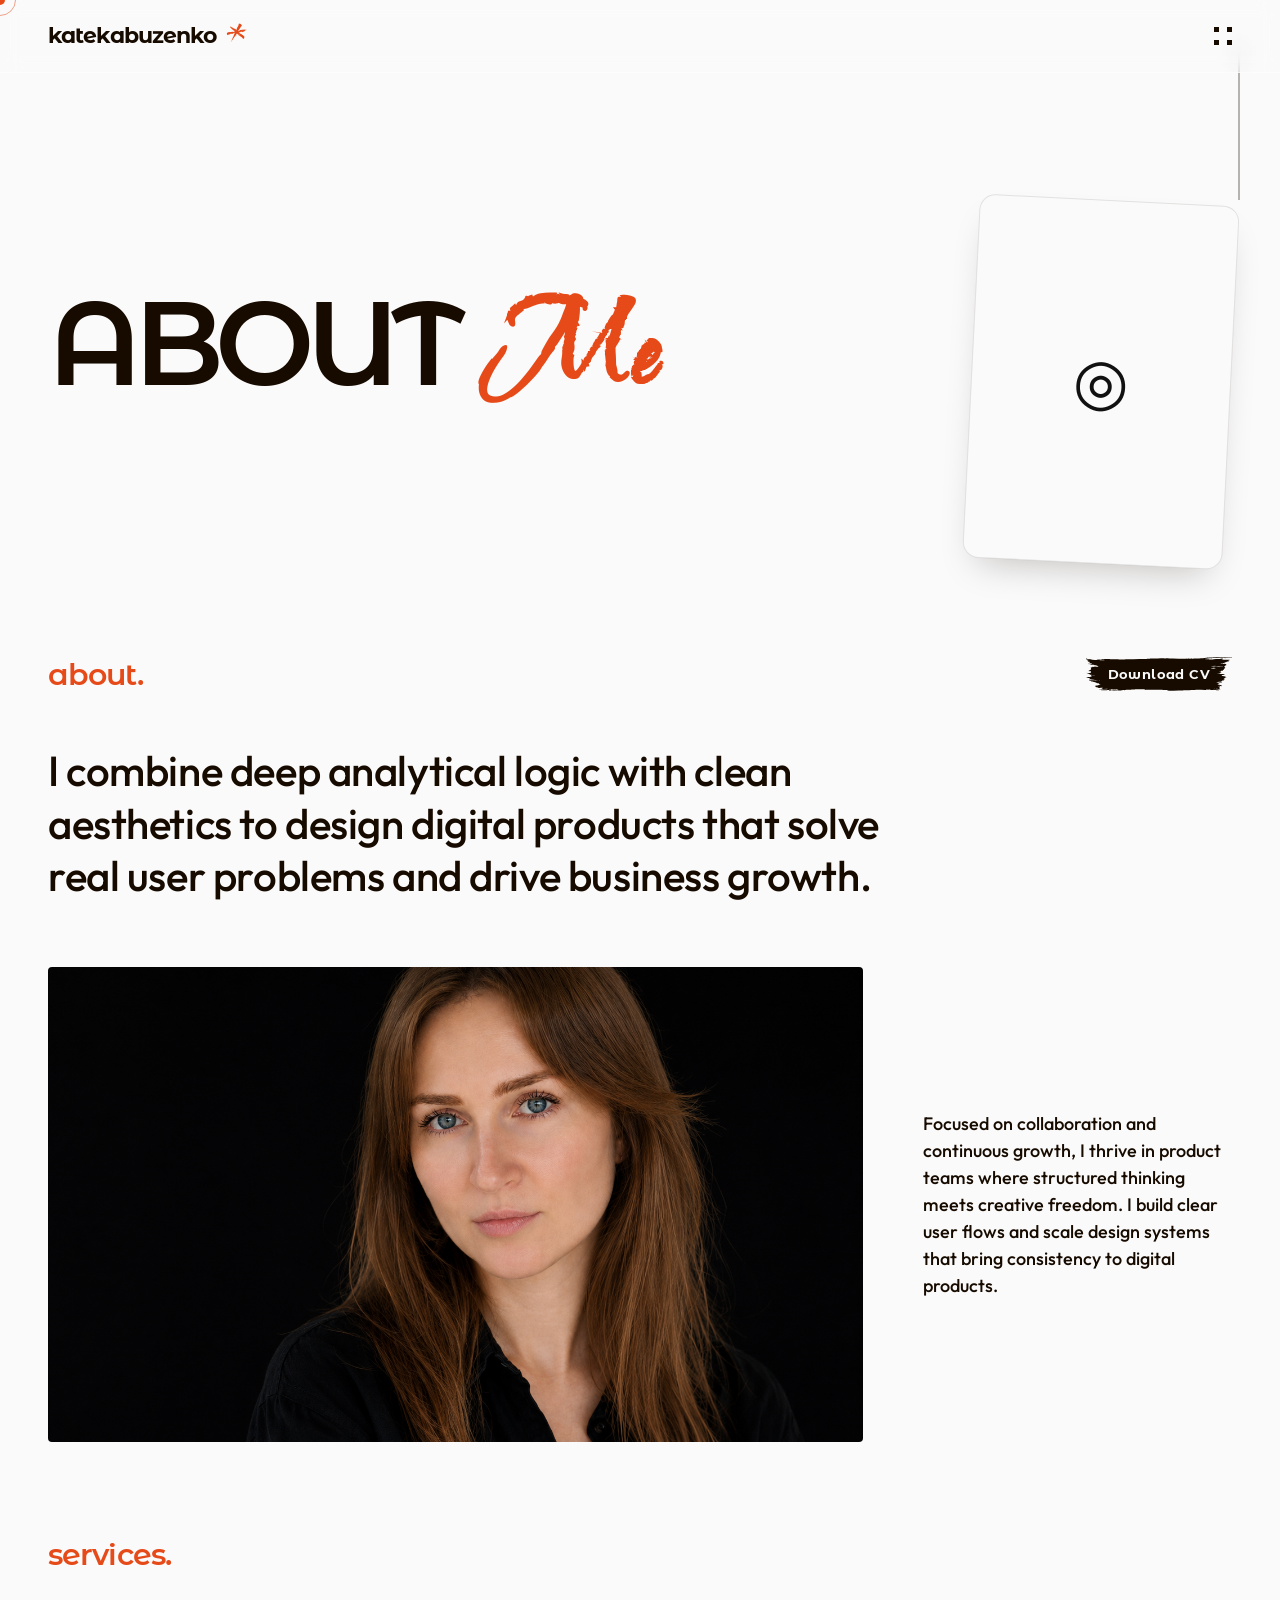
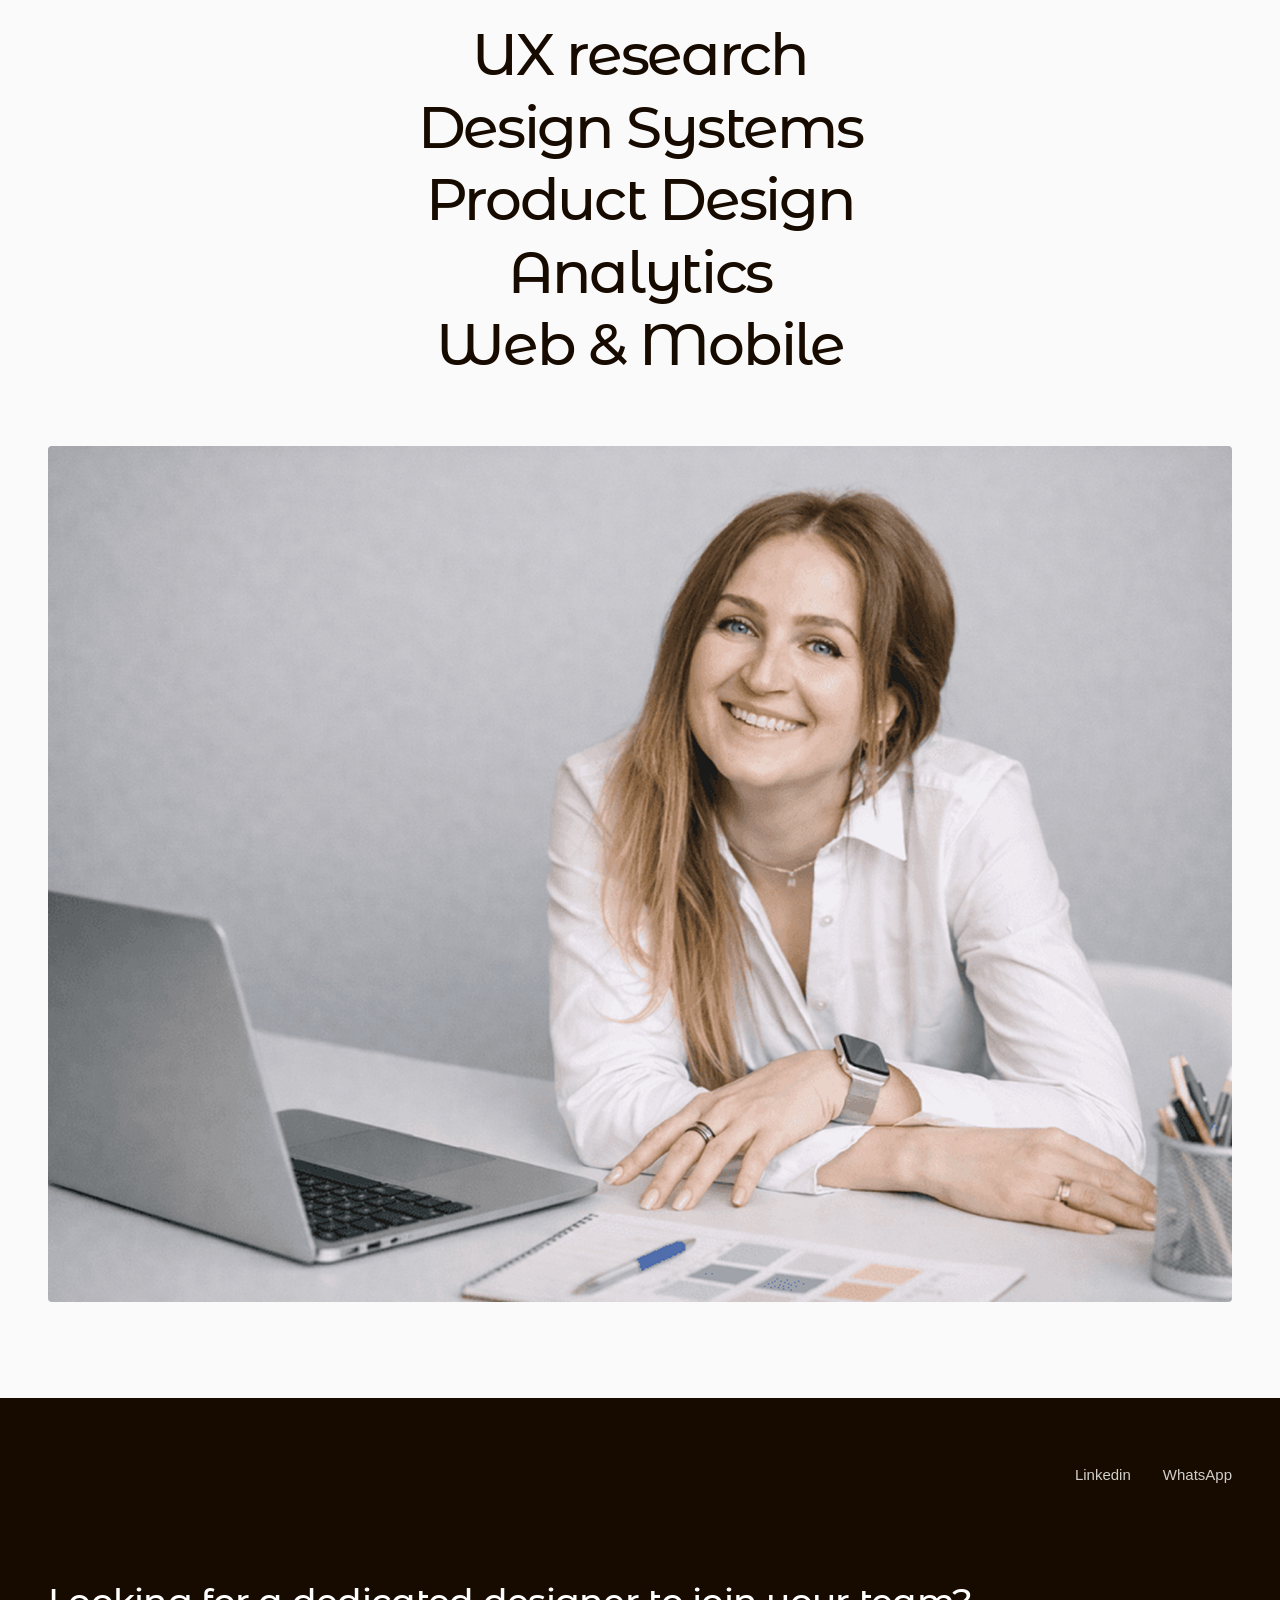
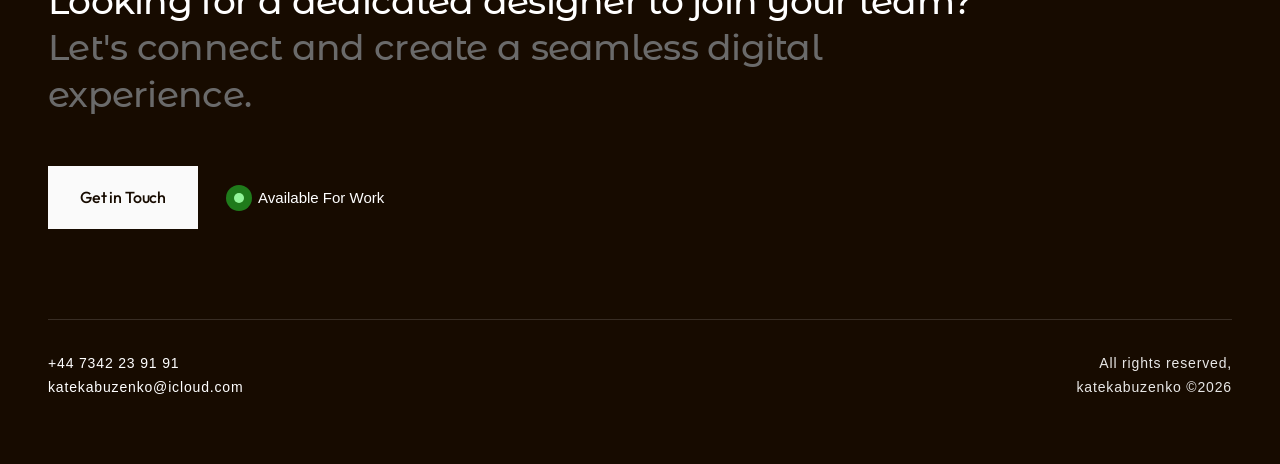
==== about.html @ cfc8098b "Initial portfolio website" ====
<!DOCTYPE html>
<html lang="en">
<head>
<meta charset="UTF-8"/>
<meta name="viewport" content="width=device-width, initial-scale=1.0"/>
<title>About — Kate Kabuzenko</title>
<link href="https://fonts.googleapis.com/css2?family=Cormorant+Garamond:ital,wght@0,300;0,400;0,600;1,300;1,400&family=Noto+Serif+JP:wght@200;300;400&family=DM+Sans:wght@300;400;500&family=Questrial&family=Water+Brush&family=Nanum+Brush+Script&family=Swanky+and+Moo+Moo&family=Montserrat+Alternates:wght@500;600;700&family=Montserrat:wght@400;700;800&family=Outfit:wght@300;400;500&display=swap" rel="stylesheet"/>
<link rel="icon" type="image/png" href="images/Home about/meFAV-round.png"/>
<link rel="stylesheet" href="css/style.css?v=6"/>
</head>
<body>

<header class="site-header site-header--home">
  <div class="site-header-inner">
    <a href="portfolio.html" class="site-logo">
      <span class="site-logo-text">katekabu<span class="logo-z">z</span>enko</span>
      <span class="site-logo-mark">*</span>
    </a>
    <div class="site-header-right">
      <nav class="site-nav-inline">
        <a href="work.html">Work</a>
        <a href="about.html" class="current">About</a>
        <a href="contact.html">Contact</a>
      </nav>
      <button class="site-menu-btn" id="site-menu-open" aria-label="Open menu">
        <span class="dot dot-tl"></span><span class="dot dot-tr"></span>
        <span class="dot dot-mid"></span>
        <span class="dot dot-bl"></span><span class="dot dot-br"></span>
      </button>
    </div>
  </div>
</header>

<div class="site-nav-overlay" id="site-nav-overlay">
  <button class="site-nav-close" id="site-menu-close" aria-label="Close menu">
    <span class="dot dot-tl"></span><span class="dot dot-tr"></span>
    <span class="dot dot-mid"></span>
    <span class="dot dot-bl"></span><span class="dot dot-br"></span>
  </button>
  <a href="portfolio.html">Home</a>
  <a href="work.html">Work</a>
  <a href="about.html" class="current">About</a>
  <a href="contact.html">Contact</a>
</div>

<div class="about-hero-stack">
  <section class="page-hero reveal" style="padding-bottom:0;min-height:calc(75vh - 160px);display:flex;align-items:center;">
    <div class="page-hero-row" style="justify-content:flex-start;width:100%;">
      <h1 class="page-title">ABOUT <span style="font-family:'Water Brush',cursive;color:var(--red);font-size:0.92em;letter-spacing:0.04em;">Me</span></h1>
    </div>
  </section>

  <section class="lanyard-section reveal">
    <div id="lanyard-mount" class="lanyard-mount">
      <div class="lanyard-fallback" id="lanyard-fallback">
        <div class="lf-string"></div>
        <div class="lf-card">
          <span class="lf-mark">◎</span>
        </div>
      </div>
    </div>
  </section>
</div>

<section class="about-page-hero">
  <div class="about-page-row reveal">
    <h2 class="services-label" style="margin-bottom:0;">about.</h2>
    <a href="CV_UIUXDesigner_KateKabuzenko.pdf" download class="about-cv-btn">Download CV</a>
  </div>

  <p class="about-statement reveal reveal-delay-1">I combine deep analytical logic with clean aesthetics to design digital products that solve real user problems and drive business growth.</p>

  <div class="about-photo-block reveal reveal-delay-2">
    <div class="about-photo-frame">
      <img src="images/About/1.png" alt="Kate Kabuzenko" loading="lazy" onerror="this.style.display='none';this.nextElementSibling.style.display='flex';"/>
      <div class="about-photo-fallback" style="display:none;">Kate</div>
    </div>
    <p class="about-side-text">Focused on collaboration and continuous growth, I thrive in product teams where structured thinking meets creative freedom. I build clear user flows and scale design systems that bring consistency to digital products.</p>
  </div>
</section>

<section class="services-section reveal">
  <h2 class="services-label">services.</h2>
  <div class="services-list" id="services-list">
    <span data-img="images/services/UX%20research.png">UX research</span>
    <span data-img="images/services/DesignSystems.png">Design Systems</span>
    <span data-img="images/services/Product%20Designer.png">Product Design</span>
    <span data-img="images/services/Analytics.png">Analytics</span>
    <span data-img="images/services/Web%20%26%20mobile.png">Web &amp; Mobile</span>
    <div class="services-hover-img" id="services-hover-img"><img src="" alt=""/></div>
  </div>
  <div class="services-banner">
    <img src="images/About/Woman%20with%20laptop.png" alt="Selected product design work" loading="lazy" onerror="this.style.display='none';this.nextElementSibling.style.display='flex';"/>
    <span style="display:none;">Selected Work</span>
  </div>
</section>

<footer id="contact">
  <div class="container">
    <div class="footer-social">
      <a href="https://www.linkedin.com/in/kate-kabuzenko/" target="_blank" rel="noopener" class="footer-social-link">Linkedin</a>
      <a href="#" class="footer-social-link">WhatsApp</a>
    </div>
    <div class="footer-cta">
      <div class="footer-cta-text">Looking for a dedicated designer to join your team? <span>Let's connect and create a seamless digital experience.</span></div>
      <div class="footer-cta-row">
        <a href="mailto:katekabuzenko@icloud.com" class="btn-pill btn-pill-light">Get in Touch</a>
        <div class="footer-available"><span class="pulse-dot"></span> Available For Work</div>
      </div>
    </div>
    <div class="footer-bottom">
      <div class="footer-contact-info">
        <p>+44 7342 23 91 91</p>
        <a href="mailto:katekabuzenko@icloud.com">katekabuzenko@icloud.com</a>
      </div>
      <div class="footer-copyright">
        <p>All rights reserved,</p>
        <p>katekabuzenko ©2026</p>
      </div>
    </div>
  </div>
</footer>

<script type="importmap">
{
  "imports": {
    "three": "https://cdn.jsdelivr.net/npm/three@0.161.0/build/three.module.js",
    "three/addons/": "https://cdn.jsdelivr.net/npm/three@0.161.0/examples/jsm/"
  }
}
</script>
<script src="js/site.js"></script>
<script type="module" src="js/lanyard.js?v=2"></script>
<script>
  const revealEls = document.querySelectorAll('.reveal');
  const observer = new IntersectionObserver(entries=>{
    entries.forEach(e=>{
      if(e.isIntersecting){e.target.classList.add('visible');observer.unobserve(e.target);}
    });
  },{threshold:0.12,rootMargin:'0px 0px -40px 0px'});
  revealEls.forEach(el=>observer.observe(el));

  // Skill hover image reveal — shows the matching image near the cursor
  // while hovering a skill in the services list.
  const servicesList = document.getElementById('services-list');
  const hoverImgWrap = document.getElementById('services-hover-img');
  const hoverImg = hoverImgWrap.querySelector('img');
  if(servicesList){
    function positionForSpan(span){
      hoverImgWrap.style.left = (servicesList.offsetWidth - 330) + 'px';
      hoverImgWrap.style.top = (span.offsetTop + span.offsetHeight / 2) + 'px';
    }
    servicesList.querySelectorAll('span[data-img]').forEach(function(span){
      span.addEventListener('mouseenter', function(){
        hoverImg.src = span.getAttribute('data-img');
        positionForSpan(span);
        hoverImgWrap.classList.add('is-visible');
      });
      span.addEventListener('mouseleave', function(){
        hoverImgWrap.classList.remove('is-visible');
      });
    });
  }
</script>

</body>
</html>
---- css/style.css ----
*{margin:0;padding:0;box-sizing:border-box;}
:root{
  --bg:#FAFAFA;
  --bg2:#F9EEE3;
  --ink:#170B00;
  --ink2:#333333;
  --muted:#B2B2B2;
  --red:#E64A19;
  --red2:#C03D14;
  --line:rgba(23,11,0,0.10);
  --line2:rgba(23,11,0,0.18);
}
html{scroll-behavior:smooth;}
body{
  background:var(--bg);
  color:var(--ink);
  font-family:'DM Sans',sans-serif;
  font-weight:300;
  line-height:1.7;
  cursor:none;
  overflow-x:hidden;
}
#cursor{position:fixed;top:0;left:0;pointer-events:none;z-index:9999;transition:none;}
#cursor-dot{
  width:10px;height:10px;
  background:var(--red);
  border-radius:50%;
  position:absolute;
  transform:translate(-50%,-50%);
  transition:width .2s,height .2s,background .2s,box-shadow .2s;
}
#cursor-ring{
  width:32px;height:32px;
  border:1px solid var(--red);
  border-radius:50%;
  position:absolute;
  transform:translate(-50%,-50%);
  opacity:0.5;
  transition:width .35s cubic-bezier(.25,.46,.45,.94),height .35s cubic-bezier(.25,.46,.45,.94),opacity .3s;
}
body.hovering #cursor-dot{width:6px;height:6px;background:var(--red2);}
body.hovering #cursor-ring{width:48px;height:48px;opacity:0.25;}
body.hovering #cursor-dot::after{content:'';position:absolute;inset:-3px;border-radius:50%;background:var(--red);opacity:0.15;}
::-webkit-scrollbar{width:3px;}
::-webkit-scrollbar-track{background:var(--bg);}
::-webkit-scrollbar-thumb{background:var(--line2);border-radius:2px;}
.logo{
  font-family:'Cormorant Garamond',serif;
  font-size:22px;font-weight:400;letter-spacing:0.04em;
  color:var(--ink);text-decoration:none;
  display:flex;align-items:center;gap:10px;
}
.logo-mark{
  width:24px;height:24px;
  background:var(--red);border-radius:50%;
  display:inline-block;flex-shrink:0;
  position:relative;
}
.logo-mark::after{
  content:'';position:absolute;inset:3px;
  border:1px solid rgba(255,255,255,0.4);border-radius:50%;
}
nav{display:flex;align-items:center;gap:36px;}
nav a{
  font-size:13px;letter-spacing:0.12em;text-transform:uppercase;
  color:var(--ink2);text-decoration:none;
  position:relative;transition:color .2s;
}
nav a::after{
  content:'';position:absolute;bottom:-2px;left:0;right:0;
  height:1px;background:var(--red);
  transform:scaleX(0);transform-origin:left;
  transition:transform .3s cubic-bezier(.25,.46,.45,.94);
}
nav a:hover{color:var(--ink);}
nav a:hover::after{transform:scaleX(1);}
.burger{display:none;flex-direction:column;gap:5px;cursor:none;padding:4px;}
.burger span{display:block;width:22px;height:1px;background:var(--ink);transition:.3s;}
.burger.open span:nth-child(1){transform:rotate(45deg) translate(4px,4px);}
.burger.open span:nth-child(2){opacity:0;}
.burger.open span:nth-child(3){transform:rotate(-45deg) translate(4px,-4px);}
.mobile-menu{
  display:none;position:fixed;top:0;left:0;right:0;bottom:0;
  background:var(--bg);z-index:99;
  flex-direction:column;align-items:center;justify-content:center;gap:40px;
}
.mobile-menu.open{display:flex;}
.mobile-menu a{
  font-family:'Cormorant Garamond',serif;font-size:38px;font-weight:300;
  color:var(--ink);text-decoration:none;letter-spacing:0.04em;
  transition:color .2s;
}
.mobile-menu a:hover{color:var(--red);}
section{padding:120px 48px;}
.container{max-width:1200px;margin:0 auto;}
#hero{
  min-height:100vh;display:flex;align-items:center;
  padding-top:140px;padding-bottom:80px;
  position:relative;overflow:hidden;
}
.hero-bg-photo{
  position:absolute;top:0;left:0;width:100%;height:100%;
  object-fit:cover;object-position:center;
  transform:scale(1);transform-origin:center center;
  will-change:transform,opacity;z-index:0;
  opacity:0.8;transition:opacity .8s ease;
}
.hero-bg-overlay{
  position:absolute;inset:0;z-index:0;
  background:var(--bg);opacity:0.72;
}
.hero-grid{
  display:flex;flex-direction:column;align-items:center;
  width:100%;max-width:1300px;margin:0 auto;text-align:center;
}
.hero-text{display:flex;flex-direction:column;align-items:center;will-change:transform,opacity;}
.hero-eyebrow{
  font-family:'Montserrat Alternates',sans-serif;font-weight:500;
  font-size:11px;letter-spacing:0.2em;text-transform:uppercase;
  color:var(--ink2);margin-bottom:28px;
  display:flex;align-items:center;justify-content:center;gap:14px;
}
h1{
  font-family:'Montserrat Alternates',sans-serif;
  font-size:clamp(46px,7.5vw,110px);
  text-align:center;
  font-weight:600;line-height:1.05;letter-spacing:-0.05em;
  margin-bottom:28px;
}
h1 .line-1{
  white-space:nowrap;
  display:inline-block;
  transform:scale(0.6);
  opacity:0;
  transition:transform 1.15s cubic-bezier(.16,.84,.32,1),opacity 1.15s ease-out;
  will-change:transform,opacity;
}
h1 em{font-style:italic;color:var(--ink);}
#hero-title.shrink .line-1{
  transform:scale(1);
  opacity:1;
}
.hero-brush{
  display:inline-block;
  line-height:0;
  clip-path:inset(0 100% 0 0);
  transition:clip-path 1.1s ease-in-out;
}
.hero-brush svg{
  width:clamp(220px,28vw,420px);
  aspect-ratio:518/123;
  height:auto;
  display:block;
  margin:6px auto 0;
}
.hero-brush path{
  fill:#E64A19;
}
.hero-brush.drawn{
  clip-path:inset(0 0 0 0);
}
.hero-bio{
  font-family:'Outfit',sans-serif;
  font-size:16px;line-height:1.75;color:var(--ink2);
  max-width:560px;margin:0 auto 44px;text-align:center;
}
.btn-primary,.btn-hero-sm,.about-cv-btn,.cs-live-link,.contact-submit{
  -webkit-mask-image:url('[data-uri]');
  mask-image:url('[data-uri]');
  -webkit-mask-size:100% 100%;mask-size:100% 100%;
  -webkit-mask-repeat:no-repeat;mask-repeat:no-repeat;
  -webkit-mask-position:center;mask-position:center;
  mask-mode:alpha;
}
.btn-primary{
  display:inline-flex;align-items:center;gap:10px;
  background:var(--ink);color:var(--bg);
  padding:18px 32px;
  font-family:'Montserrat Alternates',sans-serif;
  font-weight:700;
  font-size:16px;letter-spacing:0.04em;
  text-decoration:none;cursor:none;
  transition:background .25s,transform .2s;
  position:relative;overflow:hidden;
}
.btn-primary::before{
  content:'';position:absolute;inset:0;
  background:var(--red);transform:translateX(-100%);
  transition:transform .35s cubic-bezier(.25,.46,.45,.94);
}
.btn-primary:hover::before{transform:translateX(0);}
.btn-primary span{position:relative;z-index:1;}
.btn-arrow{position:relative;z-index:1;transition:transform .25s;}
.btn-primary:hover .btn-arrow{transform:translateX(4px);}

/* Hero-style button — reused for Show More / Download CV / See It Live, same look, smaller scale */
.btn-hero-sm{
  display:inline-flex;align-items:center;justify-content:center;gap:8px;
  background:var(--ink);color:var(--bg);
  padding:12px 22px;
  border:none;
  font-family:'Montserrat Alternates',sans-serif;
  font-weight:700;
  font-size:13px;letter-spacing:0.03em;
  text-decoration:none;cursor:none;white-space:nowrap;
  transition:background .25s,color .25s,transform .2s;
  position:relative;overflow:hidden;
  
}
.btn-hero-sm::before{
  content:'';position:absolute;inset:0;
  background:var(--red);transform:translateX(-100%);
  transition:transform .35s cubic-bezier(.25,.46,.45,.94);
}
.btn-hero-sm:hover::before{transform:translateX(0);}
.btn-hero-sm span{position:relative;z-index:1;}
.btn-hero-sm .btn-arrow{position:relative;z-index:1;transition:transform .25s;}
.btn-hero-sm:hover .btn-arrow{transform:translateX(4px);}
.portrait-wrapper{
  position:relative;display:flex;justify-content:center;
}
.portrait-frame{
  width:100%;max-width:420px;
  aspect-ratio:3/4;
  position:relative;
}
.portrait-corner{
  position:absolute;width:32px;height:32px;
  border-color:var(--red);border-style:solid;
}
.portrait-corner.tl{top:-8px;left:-8px;border-width:2px 0 0 2px;}
.portrait-corner.tr{top:-8px;right:-8px;border-width:2px 2px 0 0;}
.portrait-corner.bl{bottom:-8px;left:-8px;border-width:0 0 2px 2px;}
.portrait-corner.br{bottom:-8px;right:-8px;border-width:0 2px 2px 0;}
.portrait-inner{
  width:100%;height:100%;
  background:var(--bg);
  border:0.5px solid var(--line2);
  overflow:hidden;
  display:flex;align-items:center;justify-content:center;
  position:relative;
}
.portrait-inner img{width:100%;height:100%;object-fit:cover;}
.portrait-placeholder{
  display:flex;flex-direction:column;align-items:center;justify-content:center;
  gap:20px;width:100%;height:100%;
}
.portrait-placeholder svg{opacity:0.35;}
.hero-bg-ink{
  position:absolute;right:-100px;top:50%;transform:translateY(-50%);
  opacity:0.04;pointer-events:none;
}
.section-header{margin-bottom:72px;}
.section-tag{
  font-size:11px;letter-spacing:0.2em;text-transform:uppercase;
  color:var(--red);margin-bottom:16px;
  display:flex;align-items:center;gap:12px;
}
.section-tag::after{content:'';flex:1;max-width:48px;height:1px;background:var(--red);opacity:0.5;}
h2{
  font-family:'Montserrat Alternates',sans-serif;
  font-size:clamp(36px,4vw,54px);
  font-weight:600;letter-spacing:-0.03em;line-height:1.1;
}
#works{background:var(--bg);}
.projects-grid{
  display:grid;grid-template-columns:repeat(3,1fr);gap:2px;
}
.project-card{
  position:relative;overflow:hidden;cursor:none;
  background:var(--bg);
  border:0.5px solid var(--line);
  transition:border-color .3s;
}
.project-card:hover{border-color:var(--line2);}
.card-image{
  width:100%;aspect-ratio:4/3;overflow:hidden;
  position:relative;background:var(--bg);
  display:flex;align-items:center;justify-content:center;
}
.card-img-inner{
  position:absolute;inset:0;
  transition:transform .6s cubic-bezier(.25,.46,.45,.94);
}
.project-card:hover .card-img-inner{transform:scale(1.04);}
.card-ink-reveal{
  position:absolute;inset:0;background:var(--ink);
  transform:translateY(100%);
  transition:transform .5s cubic-bezier(.25,.46,.45,.94);
  opacity:0.85;
  display:flex;align-items:center;justify-content:center;
}
.project-card:hover .card-ink-reveal{transform:translateY(0);}
.card-reveal-text{
  color:#fff;font-family:'Cormorant Garamond',serif;
  font-size:15px;letter-spacing:0.1em;text-transform:uppercase;
  opacity:0;transition:opacity .3s .2s;
}
.project-card:hover .card-reveal-text{opacity:1;}
.card-body{padding:28px 28px 32px;}
.card-platform{
  display:inline-block;
  font-size:10px;letter-spacing:0.18em;text-transform:uppercase;
  color:var(--red);margin-bottom:12px;
  padding:4px 10px;border:0.5px solid rgba(230,74,25,0.3);
}
.card-title{
  font-family:'Cormorant Garamond',serif;
  font-size:24px;font-weight:400;line-height:1.2;margin-bottom:10px;
}
.card-desc{font-size:14px;color:var(--ink2);line-height:1.65;}
.mock-saas{
  width:100%;height:100%;
  background:linear-gradient(135deg,#f0f0f0,#e8e8e8);
  display:flex;flex-direction:column;
  padding:16px;gap:8px;
}
.mock-bar{height:8px;background:#ddd;border-radius:2px;}
.mock-bar.red{background:var(--red);width:40%;}
.mock-bar.sm{width:60%;height:6px;}
.mock-row{display:flex;gap:6px;}
.mock-block{flex:1;height:48px;background:#e2e2e2;border-radius:3px;}
.mock-block.tall{height:80px;}
.mock-block.r{background:rgba(230,74,25,0.12);}
.mock-mobile{
  width:70%;height:85%;margin:auto;
  border:2px solid #ccc;border-radius:16px;
  background:#fff;overflow:hidden;display:flex;flex-direction:column;
}
.mock-mobile-bar{height:6px;background:var(--red);margin:12px 16px;}
.mock-mobile-item{height:28px;background:#eee;margin:6px 16px;border-radius:4px;}
.mock-mobile-item.s{width:60%;height:20px;}
.mock-desktop{
  width:92%;height:85%;margin:auto;
  border:1.5px solid #ccc;border-radius:6px;
  background:#fff;overflow:hidden;display:flex;
}
.mock-sidebar{width:22%;background:#f4f4f4;padding:8px;}
.mock-side-item{height:14px;background:#ddd;margin:6px 0;border-radius:2px;}
.mock-side-item.red{background:rgba(230,74,25,0.4);width:70%;}
.mock-main{flex:1;padding:10px;display:flex;flex-direction:column;gap:6px;}
.mock-main-row{display:flex;gap:4px;}
.mock-cell{flex:1;height:22px;background:#eee;border-radius:2px;}
.mock-cell.h{height:36px;}
#about{background:#F0F0F0;border-top:0.5px solid var(--line);}
.about-grid{
  display:grid;grid-template-columns:1fr 1fr;gap:100px;align-items:start;
}
.about-text p{font-size:17px;line-height:1.85;color:var(--ink2);margin-bottom:24px;}
.about-text strong{color:var(--ink);font-weight:500;}
.experience-line{
  display:flex;gap:20px;padding:20px 0;
  border-bottom:0.5px solid var(--line);
}
.exp-year{
  font-family:'Cormorant Garamond',serif;font-size:16px;
  color:var(--muted);min-width:52px;padding-top:2px;
}
.exp-role{font-size:15px;color:var(--ink);margin-bottom:4px;}
.exp-co{font-size:13px;color:var(--red);}
.skills-header{
  font-size:11px;letter-spacing:0.18em;text-transform:uppercase;
  color:var(--muted);margin-bottom:24px;margin-top:48px;
}
.skills-grid{display:grid;grid-template-columns:repeat(3,1fr);gap:2px;}
.skill-item{
  padding:18px 16px;background:var(--bg);
  border:0.5px solid var(--line);
  font-size:13px;letter-spacing:0.06em;
  transition:background .2s,border-color .2s,color .2s;
}
.skill-item:hover{background:var(--ink);color:#fff;border-color:var(--ink);}
footer{
  padding:80px 48px 48px;
  border-top:0.5px solid var(--line);
  background:var(--bg);
}
.footer-grid{
  max-width:1200px;margin:0 auto;
  display:flex;justify-content:space-between;align-items:flex-start;
  flex-wrap:wrap;gap:48px;
}
.footer-left{}
.footer-name{
  font-family:'Cormorant Garamond',serif;
  font-size:36px;font-weight:300;margin-bottom:8px;
}
.footer-tagline{font-size:14px;color:var(--muted);}
.footer-email{
  display:inline-block;margin-top:20px;
  font-size:16px;color:var(--ink);text-decoration:none;
  border-bottom:1px solid var(--red);padding-bottom:2px;
  transition:color .2s;
}
.footer-email:hover{color:var(--red);}
.footer-socials{display:flex;flex-direction:column;gap:12px;padding-top:4px;}
.social-link{
  display:flex;align-items:center;gap:10px;
  font-size:13px;letter-spacing:0.08em;
  color:var(--ink2);text-decoration:none;
  transition:color .2s,gap .2s;
}
.social-link:hover{color:var(--red);gap:14px;}
.social-link::before{
  content:'';width:20px;height:1px;
  background:currentColor;transition:width .25s;
}
.social-link:hover::before{width:28px;}
.footer-bottom{
  max-width:1200px;margin:60px auto 0;
  padding-top:24px;border-top:0.5px solid var(--line);
  display:flex;justify-content:space-between;align-items:center;
  font-size:12px;color:var(--muted);letter-spacing:0.06em;
  flex-wrap:wrap;gap:12px;
}
.red-dot{color:var(--red);}
.ink-divider{
  display:flex;align-items:center;gap:16px;
  margin:72px 0 0;
  color:var(--muted);font-size:11px;letter-spacing:0.15em;text-transform:uppercase;
}
.ink-divider::before,.ink-divider::after{
  content:'';flex:1;height:0.5px;background:var(--line2);
}
.reveal{
  opacity:0;transform:translateY(32px);
  transition:opacity .8s cubic-bezier(.25,.46,.45,.94),transform .8s cubic-bezier(.25,.46,.45,.94);
}
.reveal.visible{opacity:1;transform:translateY(0);}
.reveal-delay-1{transition-delay:.1s;}
.reveal-delay-2{transition-delay:.2s;}
.reveal-delay-3{transition-delay:.3s;}
.reveal-delay-4{transition-delay:.4s;}
.reveal-delay-5{transition-delay:.5s;}
.hero-text .reveal{
  transition:opacity .9s cubic-bezier(.25,.46,.45,.94),transform .9s cubic-bezier(.25,.46,.45,.94);
}
.portrait-frame.reveal{
  transition:opacity 1.1s cubic-bezier(.25,.46,.45,.94),transform 1.1s cubic-bezier(.25,.46,.45,.94);
  transition-delay:.2s;
}
.sun-decoration{
  position:absolute;
  border-radius:50%;
  background:var(--red);
  pointer-events:none;
  opacity:0.85;
}
@media(max-width:900px){
  nav{display:none;}
  .burger{display:flex;}
  section{padding:100px 28px;}
  /* min-height:90vh (instead of the desktop 100vh) leaves a visible
     sliver of the next section peeking in at the bottom on tablet, as
     a scroll-affordance cue. */
  #hero{padding:120px 28px 80px;min-height:90vh;}
  /* On mobile/tablet the hero video crops to a narrower vertical sliver —
     centering it cuts off the sun on the right side of the frame. Shift
     the crop right so the sun stays visible. */
  .hero-bg-photo{object-position:right center;}
  .projects-grid{grid-template-columns:1fr;}
  .about-grid{grid-template-columns:1fr;gap:60px;}
  footer{padding:60px 28px 40px;}
  .skills-grid{grid-template-columns:repeat(2,1fr);}
}
@media(max-width:600px){
  section{padding:80px 16px;}
  #hero{padding:110px 16px 60px;}
  .hero-grid{gap:48px;}
  .hero-eyebrow{font-size:9px;}
  h1{font-size:40px;}
  .hero-bio{font-size:14px;}
  .projects-grid{gap:2px;}
  .skills-grid{grid-template-columns:repeat(2,1fr);}
  footer{padding:48px 16px 32px;}
  .footer-grid{flex-direction:column;gap:36px;}
  .footer-bottom{flex-direction:column;align-items:flex-start;gap:8px;}
}
.btn-pill{
  display:inline-flex;align-items:center;justify-content:center;
  padding:18px 32px;font-family:'Outfit',sans-serif;
  font-size:16px;font-weight:500;letter-spacing:-0.01em;
  text-decoration:none;cursor:none;white-space:nowrap;
  transition:background .25s,color .25s,opacity .25s;
}
.btn-pill-light{background:var(--bg);color:var(--ink);}
.btn-pill-light:hover{background:var(--ink);color:var(--bg);}
.btn-pill-dark{background:var(--ink);color:var(--bg);}
.btn-pill-dark:hover{background:var(--red);}

/* WORKS — work. */
.work-header{display:flex;align-items:center;justify-content:space-between;margin-bottom:64px;flex-wrap:wrap;gap:24px;}
.work-title{font-family:'Montserrat Alternates',sans-serif;font-weight:600;font-size:clamp(28px,3.4vw,37px);color:var(--red);letter-spacing:-0.03em;}
.work-row{
  display:grid;grid-template-columns:360px 1fr;gap:40px;
  padding:48px;margin-bottom:28px;align-items:start;
  background:var(--bg);border:0.5px solid var(--line);border-radius:24px;
  box-shadow:0 1px 2px rgba(20,16,12,0.04);
  text-decoration:none;color:inherit;
  transition:box-shadow .5s cubic-bezier(.16,1,.3,1),border-color .5s ease;
}
/* :last-child, not :last-of-type — work.html mixes <div> rows (disabled/
   "coming soon" cases) with <a> rows (linked case studies), and
   :last-of-type matches per-tag-name, so it was zeroing out the margin on
   the last <a> even when a <div> row followed it, leaving an inconsistent
   (missing) gap before the final row. */
.work-row:last-child{margin-bottom:0;}
.work-row:hover{box-shadow:0 24px 48px -20px rgba(20,16,12,0.18);border-color:var(--ink);}
.work-row-info{display:flex;gap:24px;}
.work-num{font-family:'Water Brush',cursive;font-size:32px;color:var(--red);line-height:1;flex-shrink:0;margin-top:2px;}
.work-content{flex:1;}
.work-product{font-family:'Montserrat Alternates',sans-serif;font-weight:600;font-size:18px;color:var(--ink);margin-bottom:10px;line-height:1.3;}
.work-platform{font-family:'Outfit',sans-serif;font-weight:300;font-size:16px;color:#CFCFCF;margin-bottom:18px;letter-spacing:0;}
.work-desc{font-family:'Outfit',sans-serif;font-size:16px;line-height:1.6;color:var(--ink2);margin-bottom:22px;}
.work-year{font-family:'Outfit',sans-serif;font-weight:300;font-size:16px;color:#CFCFCF;}
.work-row-image{
  width:100%;aspect-ratio:16/10;overflow:hidden;position:relative;
  background:var(--bg);
}
.work-row-image img{width:100%;height:100%;object-fit:cover;display:block;}
.work-img-fallback{
  position:absolute;inset:0;align-items:center;justify-content:center;
  background:linear-gradient(135deg,#f0f0f0,#e4e4e4);
  font-family:'Cormorant Garamond',serif;font-size:22px;letter-spacing:0.04em;
  color:var(--muted);
}

/* Scroll Stack — work./Work-page cards pin and gently recede as the next
   one slides over them. Disabled on small phones and for reduced motion
   (handled in JS); the card visuals above degrade gracefully without it. */
@media (min-width:681px){
  .work-row-stack{
    position:sticky;
    top:110px;
    z-index:var(--stack-i,1);
    will-change:transform,filter;
  }
}

/* Lanyard badge — draggable, physics-swung card hanging on the About page.
   .lanyard-fallback is a static CSS-only badge shown until/unless the
   Three.js + Rapier canvas mounts successfully (see js/lanyard.js). */
/* About's header is now position:fixed (site-header--home, see below) so it
   overlays this stack instead of pushing it down in normal flow — padding-top
   here manually restores the same offset the sticky header used to reserve,
   so the title/badge land in the same place while the header blurs/shows
   through them on top, matching the Home page's transparent-nav look. */
.about-hero-stack{position:relative;max-width:1440px;margin:0 auto;padding-top:72px;}
@media(max-width:768px){.about-hero-stack{padding-top:64px;}}
.lanyard-section{
  /* Overlaid directly on top of the page-hero (via .about-hero-stack,
     position:relative) so the badge hangs right next to the heading
     instead of scrolling in below it. Height is taller than the hero
     itself (extending past its bottom edge, which is fine since nothing
     clips it) so the card scales up and reaches further down the page,
     close to the Download CV row. The mount below is sized to this
     section's own box; js/lanyard.js sizes/aims its camera from the
     mount's clientWidth/clientHeight, so it adapts automatically. */
  position:absolute;top:0;left:0;right:0;width:100%;height:calc(100% + 260px);
  z-index:5;pointer-events:none;
}
.lanyard-mount{position:absolute;inset:0;pointer-events:none;}
.lanyard-mount canvas{display:block;}
/* align-items:flex-end (not center) pins the static badge to the right
   edge of the mount, matching where the real 3D card hangs — centering it
   here was making it flash in the dead middle of the page on first load,
   before the canvas (if it mounts) takes over. */
.lanyard-fallback{display:flex;flex-direction:column;align-items:flex-end;gap:0;margin-top:40px;padding-right:40px;box-sizing:border-box;}
.lanyard-fallback .lf-string{width:2px;height:160px;background:var(--ink);opacity:0.3;}
.lanyard-fallback .lf-card{
  width:260px;height:364px;background:#fafafa;border:0.5px solid var(--line);border-radius:16px;
  display:flex;flex-direction:column;align-items:center;justify-content:center;gap:10px;
  box-shadow:0 18px 36px -16px rgba(23,11,0,0.25);
  transform-origin:top center;
  animation:lf-sway 4.5s ease-in-out infinite;
}
.lanyard-fallback .lf-mark{font-size:64px;color:#111;line-height:1;}
@keyframes lf-sway{0%,100%{transform:rotate(-3deg);}50%{transform:rotate(3deg);}}


/* ABOUT — about. */
.about-header{display:flex;align-items:center;justify-content:space-between;margin-bottom:56px;flex-wrap:wrap;gap:24px;}
.about-title{font-family:'Montserrat Alternates',sans-serif;font-weight:600;font-size:clamp(30px,3.4vw,38px);color:var(--red);letter-spacing:-0.03em;}
.about-headline{
  font-family:'Outfit','DM Sans',sans-serif;font-weight:500;
  font-size:clamp(26px,3.6vw,42px);line-height:1.2;letter-spacing:-0.01em;
  color:var(--ink);margin-bottom:64px;max-width:920px;
}
.about-photo-row{display:flex;gap:60px;align-items:center;margin-bottom:88px;flex-wrap:wrap;}
.about-photo{flex:1 1 600px;aspect-ratio:553/400;overflow:hidden;position:relative;background:var(--bg);border:0.5px solid var(--line);}
.about-photo img{width:100%;height:100%;object-fit:cover;display:block;}
.about-photo-fallback{
  position:absolute;inset:0;align-items:center;justify-content:center;
  background:linear-gradient(135deg,#efefef,#e2e2e2);
  font-family:'Cormorant Garamond',serif;font-size:22px;color:var(--muted);
}
.about-supporting{flex:0 1 309px;font-family:'Outfit','DM Sans',sans-serif;font-size:18px;line-height:1.6;color:var(--ink);letter-spacing:-0.01em;}
.about-stats{display:grid;grid-template-columns:repeat(3,1fr);text-align:center;padding-top:56px;}
.stat-item{display:flex;flex-direction:column;align-items:center;gap:14px;}
.stat-num{font-family:'Water Brush',cursive;font-size:56px;color:var(--red);line-height:1;}
.stat-label{font-family:'Outfit',sans-serif;font-size:13px;letter-spacing:0.02em;color:var(--muted);line-height:1.6;}

/* FOOTER / CONTACT — redesign */
footer#contact{background:var(--ink);color:#fff;padding:64px 48px;border-top:none;}
.footer-social{display:flex;justify-content:flex-end;gap:32px;margin-bottom:90px;}
.footer-social-link{
  color:#fff;font-size:15px;text-decoration:none;opacity:0.8;
  transition:opacity .2s,color .2s;
}
.footer-social-link:hover{opacity:1;color:var(--red);}
.footer-cta{margin-bottom:90px;}
.footer-cta-text{
  font-family:'Montserrat Alternates',sans-serif;font-weight:500;
  font-size:clamp(26px,3.2vw,36px);line-height:1.3;letter-spacing:-0.02em;
  color:#fff;max-width:980px;margin-bottom:48px;
}
.footer-cta-text span{color:#6a6a6a;}
.footer-cta-row{display:flex;align-items:center;gap:36px;flex-wrap:wrap;}
.footer-available{display:flex;align-items:center;gap:14px;font-size:15px;color:#fff;}
.pulse-dot{position:relative;width:10px;height:10px;border-radius:50%;background:#fff;display:inline-block;}
.pulse-dot::after{
  content:'';position:absolute;inset:-8px;border-radius:50%;
  background:#28eb35;opacity:0.5;animation:footerPulse 1.8s ease-out infinite;
}
@keyframes footerPulse{
  0%{transform:scale(0.6);opacity:0.6;}
  70%{transform:scale(1.3);opacity:0;}
  100%{transform:scale(1.3);opacity:0;}
}
.footer-bottom{
  display:flex;justify-content:space-between;gap:24px;flex-wrap:wrap;
  padding-top:32px;border-top:0.5px solid rgba(255,255,255,0.14);
  font-size:14px;color:#fff;line-height:1.7;
}
.footer-contact-info a{color:#fff;text-decoration:none;}
.footer-contact-info a:hover{color:var(--red);}
.footer-copyright{text-align:right;color:#fff;opacity:0.9;}
@media(max-width:900px){
  .work-row{grid-template-columns:1fr;gap:24px;}
  .work-row-image{order:-1;}
  .about-photo-row{flex-direction:column;gap:32px;}
  .about-photo{flex:1 1 auto;width:100%;}
  .about-stats{grid-template-columns:1fr;gap:36px;}
  .footer-bottom{flex-direction:column;}
  .footer-copyright{text-align:left;}
}
/* Placed after the base .work-row rule (line ~491) so this actually wins
   the cascade at mobile widths — an earlier-in-source media query with
   equal selector specificity loses to a later unconditional rule. */
@media(max-width:600px){
  .work-row{padding:12px;}
}
#c-dot{position:fixed;width:8px;height:8px;background:#D33838;border-radius:50%;transform:translate(-50%,-50%);pointer-events:none;z-index:9999;transition:width .2s,height .2s;}
#c-ring{position:fixed;width:38px;height:38px;border:1.5px solid #D33838;border-radius:50%;transform:translate(-50%,-50%);pointer-events:none;z-index:9998;opacity:.5;transition:width .35s cubic-bezier(.25,.46,.45,.94),height .35s cubic-bezier(.25,.46,.45,.94),opacity .3s;}
body.cursor-hover #c-dot{width:5px;height:5px;}
body.cursor-hover #c-ring{width:54px;height:54px;opacity:.22;}

*,*::before,*::after{box-sizing:border-box;margin:0;padding:0;}
html{scroll-behavior:smooth;}
body{font-family:'Plus Jakarta Sans',sans-serif;overflow-x:hidden;}

@keyframes sunMorph{
  0%,100%{border-radius:50%}
  20%{border-radius:46% 54% 53% 47%/52% 46% 54% 48%}
  40%{border-radius:55% 45% 46% 54%/47% 55% 45% 53%}
  60%{border-radius:48% 52% 57% 43%/55% 46% 54% 45%}
  80%{border-radius:53% 47% 44% 56%/45% 54% 46% 55%}
}
@keyframes inkReveal{
  from{opacity:0;filter:blur(14px);transform:translateY(22px)}
  to{opacity:1;filter:blur(0);transform:translateY(0)}
}
.ink{animation:inkReveal 1.1s cubic-bezier(.16,1,.3,1) forwards;opacity:0}
.d1{animation-delay:.05s}.d2{animation-delay:.22s}.d3{animation-delay:.42s}
.d4{animation-delay:.62s}.d5{animation-delay:.82s}.d6{animation-delay:1s}

/* ===== Shared sub-page header (Work / About / Contact / Case studies) ===== */
.site-header{position:sticky;top:0;left:0;right:0;z-index:200;background:rgba(250,250,250,0.7);backdrop-filter:blur(10px);border-bottom:1px solid rgba(255,255,255,0.6);width:100%;transform:translateY(0);transition:transform .5s cubic-bezier(.4,0,.2,1) .08s;}
.site-header--home{position:fixed;background:rgba(250,250,250,0.3);}
.site-header.nav-autohidden{transform:translateY(-100%);transition:transform .45s cubic-bezier(.4,0,.2,1) .04s;}
.site-header-inner{width:100%;height:72px;margin:0;padding:0 60px;display:flex;align-items:center;justify-content:space-between;box-sizing:border-box;}
/* Above 1440 the side gap is capped at 60px (never grows with the viewport).
   At 1440 and below, match the content containers' own 48px gutter
   (.page-hero/.about-page-hero/etc. all use max-width:1440px + padding:0 48px,
   so their gutter is a flat 48px at any width <=1440). */
@media(max-width:1440px){.site-header-inner{padding:0 48px;}}
@media(max-width:900px){.site-header-inner{padding:0 24px;}}
/* Header is 72px from 1920 down through 768; below that (down to the
   mobile floor at ~390) it steps down to 64px so it doesn't eat too much
   of a short mobile viewport. */
@media(max-width:768px){.site-header-inner{height:64px;}}

.site-logo{display:flex;align-items:center;gap:6px;text-decoration:none;}
.site-logo-text{font-family:'Montserrat Alternates',sans-serif;font-weight:700;font-size:22px;letter-spacing:-0.04em;color:var(--ink);}
.site-logo-text .logo-z{font-family:'Montserrat',sans-serif;}
.site-logo-mark{font-family:'Water Brush',cursive;font-size:42px;color:var(--red);line-height:1;margin-top:6px;}
.site-header-right{position:relative;display:flex;align-items:center;justify-content:flex-end;}
.site-nav-inline{position:absolute;right:50px;top:50%;transform:translateY(-50%);display:flex;align-items:center;gap:32px;max-width:0;overflow:hidden;opacity:0;white-space:nowrap;transition:max-width .45s cubic-bezier(.4,0,.2,1),opacity .3s ease;}
.site-header-right.nav-open .site-nav-inline{max-width:420px;opacity:1;}
.site-nav-inline a{font-family:'Montserrat Alternates',sans-serif;font-weight:700;font-size:13px;letter-spacing:1.56px;text-transform:uppercase;color:#333333;text-decoration:none;padding-bottom:4px;transition:color .2s;}
.site-nav-inline a:hover,.site-nav-inline a.current{color:var(--red);}
.site-menu-btn{position:relative;width:34px;height:34px;margin-right:-8px;background:none;border:none;cursor:pointer;padding:0;flex-shrink:0;transition:transform .4s cubic-bezier(.4,0,.2,1);}
.site-menu-btn .dot{position:absolute;width:5px;height:5px;background:var(--ink);transition:opacity .35s cubic-bezier(.4,0,.2,1),transform .35s cubic-bezier(.4,0,.2,1),background .2s ease;}
.site-menu-btn .dot-tl{left:calc(50% - 9px);top:calc(50% - 9px);}
.site-menu-btn .dot-tr{left:calc(50% + 4px);top:calc(50% - 9px);}
.site-menu-btn .dot-bl{left:calc(50% - 9px);top:calc(50% + 4px);}
.site-menu-btn .dot-br{left:calc(50% + 4px);top:calc(50% + 4px);}
.site-menu-btn .dot-mid{left:calc(50% - 2.5px);top:calc(50% - 2.5px);transform:scale(0);opacity:0;}
.site-menu-btn:hover .dot{background:var(--red);}
.site-menu-btn.active .dot-mid{transform:scale(1);opacity:1;}
.site-menu-btn.expanded{transform:rotate(45deg);}
@media(max-width:900px){
  .site-nav-inline{display:none;}
}
.site-nav-overlay{position:fixed;inset:0;background:var(--bg);z-index:150;display:flex;flex-direction:column;align-items:center;justify-content:center;gap:28px;opacity:0;pointer-events:none;transition:opacity .35s ease;}
.site-nav-overlay.open{opacity:1;pointer-events:auto;}
.site-nav-overlay a{font-family:'Montserrat Alternates',sans-serif;font-weight:700;font-size:clamp(20px,4.5vw,26px);letter-spacing:2.4px;text-transform:uppercase;color:#333333;text-decoration:none;transition:color .2s;}
.site-nav-overlay a:hover,.site-nav-overlay a.current{color:var(--red);}
@media(min-width:901px){.site-nav-overlay{display:none;}}
.site-nav-close{display:none;}
.site-nav-close .dot{position:absolute;width:5px;height:5px;background:var(--ink);transition:background .2s ease;}
.site-nav-close .dot-tl{left:calc(50% - 9px);top:calc(50% - 9px);}
.site-nav-close .dot-tr{left:calc(50% + 4px);top:calc(50% - 9px);}
.site-nav-close .dot-bl{left:calc(50% - 9px);top:calc(50% + 4px);}
.site-nav-close .dot-br{left:calc(50% + 4px);top:calc(50% + 4px);}
.site-nav-close .dot-mid{left:calc(50% - 2.5px);top:calc(50% - 2.5px);}
.site-nav-close:hover .dot{background:var(--red);}

/* ===== Page hero (big word title) ===== */
.page-hero{max-width:1440px;margin:0 auto;padding:64px 48px 40px;}
.page-hero-row{display:flex;align-items:flex-end;justify-content:space-between;gap:24px;flex-wrap:wrap;}
.page-title{font-family:'Montserrat Alternates',sans-serif;font-weight:600;font-size:clamp(56px,11vw,118px);letter-spacing:-0.07em;line-height:0.95;color:var(--ink);}
.page-sub{font-family:'Montserrat Alternates',sans-serif;font-weight:600;font-size:clamp(20px,2.4vw,30px);letter-spacing:-0.03em;color:var(--ink);white-space:nowrap;}

/* ===== Work overview page rows ===== */
.work-list{max-width:1440px;margin:0 auto;padding:24px 48px 80px;}
.work-list .work-row{grid-template-columns:340px 1fr;}
.work-list .work-row-image img,.work-list .work-row-image .work-img-fallback{aspect-ratio:16/10;}

/* ===== About page ===== */
.about-page-hero{max-width:1440px;margin:0 auto;padding:64px 48px 0;}
.about-page-row{display:flex;align-items:center;justify-content:space-between;gap:24px;flex-wrap:wrap;margin-bottom:48px;}
.about-cv-btn{display:inline-flex;font-family:'Montserrat Alternates',sans-serif;font-weight:700;font-size:13px;letter-spacing:0.03em;color:var(--bg);background:var(--ink);padding:12px 22px;text-decoration:none;border:none;transition:background .2s;}
.about-cv-btn:hover{background:var(--red);}
.about-statement{font-family:'Outfit',sans-serif;font-weight:500;font-size:clamp(26px,3.6vw,42px);line-height:1.25;color:var(--ink);letter-spacing:-0.01em;max-width:880px;margin-bottom:64px;}
.about-photo-block{display:flex;gap:60px;align-items:center;margin-bottom:96px;flex-wrap:wrap;}
.about-photo-block .about-photo-frame{flex:1 1 600px;aspect-ratio:1201/701;border-radius:4px;overflow:hidden;background:var(--bg);display:flex;align-items:center;justify-content:center;}
.about-photo-block .about-photo-frame img{width:100%;height:100%;object-fit:cover;display:block;}
.about-photo-block .about-photo-fallback{font-family:'Cormorant Garamond',serif;font-size:32px;color:var(--muted);}
.about-side-text{flex:0 1 309px;font-family:'Outfit',sans-serif;font-weight:500;font-size:18px;line-height:1.5;color:var(--ink);}
.services-section{max-width:1440px;margin:0 auto;padding:0 48px 96px;}
.services-label{font-family:'Montserrat Alternates',sans-serif;font-weight:600;font-size:clamp(20px,2.4vw,30px);color:var(--red);margin-bottom:48px;}
.services-list{position:relative;display:flex;flex-direction:column;align-items:center;gap:0;margin-bottom:64px;}
.services-list span{position:relative;font-family:'Montserrat Alternates',sans-serif;font-weight:500;font-size:clamp(34px,6vw,58px);letter-spacing:-0.04em;color:var(--ink);line-height:1.25;cursor:default;transition:color .25s;}
.services-list span:hover{color:var(--red);}
.services-hover-img{
  position:absolute;top:0;left:0;z-index:60;
  width:220px;aspect-ratio:1/1;border-radius:6px;overflow:hidden;
  pointer-events:none;opacity:0;
  transform:translate(0,-50%) rotate(-4deg) scale(0.85);
  box-shadow:0 18px 40px rgba(0,0,0,0.25);
  transition:opacity .25s ease,transform .35s cubic-bezier(.25,.46,.45,.94);
}
.services-hover-img.is-visible{opacity:1;transform:translate(0,-50%) rotate(-4deg) scale(1);}
.services-hover-img img{width:100%;height:100%;object-fit:cover;display:block;}
.services-banner{width:100%;aspect-ratio:1659/1200;border-radius:4px;background:var(--bg);display:flex;align-items:center;justify-content:center;overflow:hidden;}
.services-banner img{width:100%;height:100%;object-fit:contain;display:block;}
.services-banner span{font-family:'Cormorant Garamond',serif;font-size:28px;color:var(--muted);}

/* ===== Case study pages ===== */
.case-hero{max-width:1440px;margin:0 auto;padding:64px 48px 32px;}
.case-eyebrow{font-family:'Outfit',sans-serif;font-size:14px;letter-spacing:.12em;text-transform:uppercase;color:var(--red);margin-bottom:18px;}
.case-title{font-family:'Cormorant Garamond',serif;font-weight:600;font-size:clamp(40px,7vw,84px);letter-spacing:-0.02em;color:var(--ink);line-height:1.05;margin-bottom:24px;}
.case-meta-row{display:flex;gap:40px;flex-wrap:wrap;margin-bottom:40px;}
.case-meta-item{font-family:'Outfit',sans-serif;}
.case-meta-label{font-size:11px;letter-spacing:.12em;text-transform:uppercase;color:var(--muted);margin-bottom:4px;}
.case-meta-value{font-size:16px;color:var(--ink);}
.case-intro{font-family:'Outfit',sans-serif;font-weight:500;font-size:clamp(20px,2.6vw,28px);line-height:1.45;color:var(--muted);max-width:900px;}
.case-hero-image{max-width:1440px;margin:24px auto 0;padding:0 48px;}
.case-hero-image .frame{width:100%;aspect-ratio:16/9;border-radius:4px;overflow:hidden;background:var(--bg);display:flex;align-items:center;justify-content:center;}
.case-hero-image .frame img{width:100%;height:100%;object-fit:cover;display:block;}
.case-hero-image .frame span{font-family:'Cormorant Garamond',serif;font-size:32px;color:var(--muted);}
.case-section{max-width:1000px;margin:0 auto;padding:72px 48px;}
.case-section h2{font-family:'Montserrat Alternates',sans-serif;font-weight:600;font-size:clamp(26px,3vw,34px);color:var(--red);margin-bottom:24px;letter-spacing:-0.02em;}
.case-section p{font-family:'Outfit',sans-serif;font-size:17px;line-height:1.75;color:var(--ink);margin-bottom:18px;}
.case-gallery{max-width:1440px;margin:0 auto;padding:0 48px 72px;display:grid;grid-template-columns:1fr 1fr;gap:24px;}
.case-gallery .frame{aspect-ratio:4/3;border-radius:4px;overflow:hidden;background:var(--bg);display:flex;align-items:center;justify-content:center;}
.case-gallery .frame img{width:100%;height:100%;object-fit:cover;display:block;}
.case-gallery .frame span{font-family:'Cormorant Garamond',serif;font-size:24px;color:var(--muted);}
.case-stats-row{max-width:1000px;margin:0 auto;padding:0 48px 96px;display:flex;gap:48px;flex-wrap:wrap;justify-content:space-between;}
.case-nav-footer{max-width:1000px;margin:0 auto;padding:0 48px 96px;display:flex;justify-content:space-between;align-items:center;border-top:1px solid var(--line);padding-top:40px;}
.case-nav-footer a{font-family:'Cormorant Garamond',serif;font-size:22px;color:var(--ink);text-decoration:none;}
.case-nav-footer a:hover{color:var(--red);}

/* ===== Contact page ===== */
.contact-hero{max-width:1440px;margin:0 auto;padding:80px 48px 0;}
.contact-title-1{font-family:'Montserrat Alternates',sans-serif;font-weight:700;font-size:clamp(40px,6vw,64px);letter-spacing:-0.06em;color:var(--ink);line-height:1.05;}
.contact-title-2{font-family:'Water Brush',cursive;font-size:clamp(48px,8vw,90px);color:var(--red);line-height:1.1;}
.contact-body{max-width:1440px;margin:0 auto;padding:48px 48px 120px;display:flex;gap:60px;align-items:flex-start;flex-wrap:wrap;}
.contact-email{flex:0 1 280px;font-family:'Outfit',sans-serif;font-size:18px;color:var(--ink);text-decoration:none;}
.contact-form{flex:1 1 600px;display:flex;flex-direction:column;gap:18px;max-width:954px;}
.contact-form input,.contact-form textarea{width:100%;background:#F0F0F0;border:none;border-radius:2px;padding:24px;font-family:'Outfit',sans-serif;font-size:16px;color:var(--ink);}
.contact-form textarea{min-height:150px;resize:vertical;font-family:'Outfit',sans-serif;}
.contact-form input::placeholder,.contact-form textarea::placeholder{color:#b3b3b3;}
.contact-form input:focus,.contact-form textarea:focus{outline:1.5px solid var(--red);}
.contact-submit{
  align-self:flex-start;display:inline-flex;align-items:center;gap:10px;
  background:var(--ink);color:var(--bg);border:none;
  padding:18px 32px;
  font-family:'Montserrat Alternates',sans-serif;
  font-weight:700;
  font-size:16px;letter-spacing:0.04em;
  cursor:pointer;white-space:nowrap;
  transition:background .25s,transform .2s;
  position:relative;overflow:hidden;
}
.contact-submit::before{
  content:'';position:absolute;inset:0;
  background:var(--red);transform:translateX(-100%);
  transition:transform .35s cubic-bezier(.25,.46,.45,.94);
}
.contact-submit:hover::before{transform:translateX(0);}
.contact-submit span{position:relative;z-index:1;}
.contact-submit:hover .btn-arrow{transform:translateX(4px);}
.contact-note{font-family:'Outfit',sans-serif;font-size:13px;color:var(--muted);margin-top:-6px;}

@media(max-width:900px){
  .page-hero-row{flex-direction:column;align-items:flex-start;gap:12px;}
  .work-list .work-row,.work-row{grid-template-columns:1fr!important;}
  /* flex-direction:column turns the main axis vertical, so the base
     .about-photo-frame{flex:1 1 600px} (a WIDTH basis on the desktop row
     layout) becomes a 600px HEIGHT basis instead — combined with its
     aspect-ratio:1201/701, that forces the frame to ~1028px wide,
     blowing out horizontal scroll on every page (not just About) since
     overflow-x:hidden on body just hides the scrollbar without stopping
     the layout overflow. flex-basis:auto + an explicit width:100% keeps
     the frame's size driven by the column's own width instead. */
  .about-photo-block{flex-direction:column;}
  .about-photo-block .about-photo-frame{flex:1 1 auto;width:100%;}
  .case-gallery{grid-template-columns:1fr;}
  .case-meta-row{gap:24px;}
  /* Same flex-basis-becomes-height trap as .about-photo-frame above:
     .contact-email{flex:0 1 280px} is a WIDTH basis for the desktop row
     layout. Once contact-body switches to flex-direction:column here,
     that 280px basis applies to the vertical main axis instead, leaving
     a tall empty 280px-high block under the one-line email link before
     the form starts. flex-basis:auto lets it size to its actual content
     height instead. */
  .contact-body{flex-direction:column;}
  .contact-email{flex:0 1 auto;}
  /* Lanyard badge (Three.js canvas + its CSS fallback) is hidden on
     tablet and mobile per request — it was tuned for desktop and isn't
     worth the layout complexity below 900px. */
  .lanyard-section{display:none;}
}
/* Sub-page header/list containers (.page-hero, .work-list, .about-page-hero,
   .services-section, .case-hero*, .case-gallery, .case-stats-row,
   .case-nav-footer, .contact-hero, .contact-body, footer#contact) all carry
   a flat 48px side gutter at every width — fine on desktop/tablet, but on
   phones it leaves huge empty margins around the content (e.g. the work-row
   case card) instead of matching the 16px gutter already used for
   #hero/section/footer. Placed after their base rules (~line 714-783) so it
   actually wins the cascade — same reasoning as the .work-row padding fix
   above. */
@media(max-width:600px){
  .page-hero{padding:64px 16px 40px;}
  .work-list{padding:24px 16px 80px;}
  .about-page-hero{padding:64px 16px 0;}
  .services-section{padding:0 16px 96px;}
  .case-hero{padding:64px 16px 32px;}
  .case-hero-image{padding:0 16px;}
  .case-gallery{padding:0 16px 72px;}
  .case-stats-row{padding:0 16px 96px;}
  .case-nav-footer{padding:0 16px 96px;}
  .contact-hero{padding:80px 16px 0;}
  .contact-body{padding:48px 16px 120px;}
  footer#contact{padding:64px 16px;}
  /* .about-photo-block{margin-bottom:96px} is a flat desktop value; on
     mobile the photo+text already stack taller (flex-direction:column),
     so the fixed 96px gap before "services." reads as an oversized empty
     space. Tighten it down for phones. */
  .about-photo-block{margin-bottom:48px;}
  .work-product,.work-platform,.work-desc{margin-bottom:6px;}
}

/* ===== Case study pages (BeeCalm / ScriptBuddy / PromptSmart) ===== */
.cs-hero{max-width:1600px;margin:0 auto;padding:0 80px 40px;display:flex;flex-direction:column;align-items:center;gap:32px;}
.cs-hero-image{
  align-self:flex-start;
  width:100vw;margin-left:calc(50% - 50vw);
  border-radius:0;overflow:hidden;
  background:var(--bg);
  display:flex;align-items:center;justify-content:center;
  opacity:0;transform:scale(0.97);
  transition:opacity 1.4s cubic-bezier(.16,1,.3,1),transform 1.6s cubic-bezier(.16,1,.3,1);
  will-change:transform,opacity;
}
.cs-hero.visible .cs-hero-image{opacity:1;transform:scale(1);}
.cs-hero-image img{width:100%;height:auto;display:block;}
.cs-hero-image span{font-family:'Cormorant Garamond',serif;font-size:32px;color:var(--muted);}
.cs-hero-title{font-family:'Montserrat Alternates',sans-serif;font-weight:600;font-size:clamp(32px,5vw,48px);letter-spacing:-0.05em;color:var(--ink);text-align:center;}
.cs-meta-row{display:flex;justify-content:flex-end;width:100%;}
.cs-meta{flex:0 1 640px;display:flex;flex-direction:column;gap:8px;}
.cs-meta-line{display:flex;gap:10px;font-family:'Outfit',sans-serif;font-size:16px;}
.cs-meta-line .k{color:#b3b3b3;min-width:90px;}
.cs-meta-line .v{color:var(--ink);}
.cs-divider{max-width:1600px;margin:0 auto;height:1px;background:var(--line);}
.cs-section{max-width:1600px;margin:0 auto;padding:60px 80px;}
.cs-section-top{display:flex;justify-content:space-between;align-items:flex-start;margin-bottom:24px;flex-wrap:wrap;gap:16px;}
.cs-label{font-family:'Montserrat Alternates',sans-serif;font-weight:600;font-size:clamp(26px,3vw,32px);color:var(--red);letter-spacing:-0.02em;}
.cs-live-link{display:inline-flex;align-items:center;font-family:'Montserrat Alternates',sans-serif;font-weight:700;font-size:13px;letter-spacing:0.03em;color:var(--bg);background:var(--ink);padding:12px 22px;text-decoration:none;transition:background .2s;}
.cs-live-link:hover{background:var(--red);}
.cs-body{max-width:960px;margin-left:auto;font-family:'Outfit',sans-serif;font-size:20px;line-height:1.4;color:var(--ink);letter-spacing:-0.01em;}
.cs-body p{margin-bottom:20px;}
.cs-body strong{font-weight:700;}
.cs-gallery{display:flex;flex-direction:column;gap:24px;margin-top:48px;}
.cs-gallery-row{display:flex;gap:24px;}
.cs-gallery-tight{display:flex;flex-direction:column;gap:0;}
.cs-gallery .frame{position:relative;flex:1;border-radius:4px;overflow:hidden;background:var(--bg);display:flex;align-items:center;justify-content:center;min-height:280px;}
.cs-gallery .frame img{position:absolute;inset:0;width:100%;height:100%;object-fit:cover;display:block;}
.cs-gallery .frame span{position:relative;font-family:'Cormorant Garamond',serif;font-size:22px;color:var(--muted);}
.cs-gallery .cs-gallery-row-fit{display:flex;gap:24px;align-items:stretch;justify-content:center;}
.cs-gallery .cs-gallery-row-fit .frame{flex:0 0 auto;width:auto;height:420px;min-height:0;}
.cs-gallery .cs-gallery-row-fit .frame img{position:absolute;inset:0;width:100%;height:100%;object-fit:cover;}
.cs-nav-footer{max-width:1600px;margin:0 auto;padding:0 80px 80px;display:flex;justify-content:space-between;align-items:center;border-top:1px solid var(--line);padding-top:40px;}
.cs-nav-link{font-family:'Montserrat Alternates',sans-serif;font-weight:600;font-size:15px;letter-spacing:-0.01em;color:var(--ink);text-decoration:none;display:inline-flex;align-items:center;gap:10px;transition:color .25s;}
.cs-nav-link:hover{color:var(--red);}
.cs-nav-label{font-family:'Outfit',sans-serif;font-weight:400;font-size:12px;letter-spacing:0.16em;text-transform:uppercase;color:var(--muted);}
.cs-nav-arrow{font-family:'Water Brush',cursive;font-size:22px;color:var(--red);line-height:1;transition:transform .25s;}
.cs-nav-prev:hover .cs-nav-arrow{transform:translateX(-4px);}
.cs-nav-next:hover .cs-nav-arrow{transform:translateX(4px);}

@media(max-width:900px){
  .cs-hero,.cs-section,.cs-nav-footer{padding-left:24px;padding-right:24px;}
  .cs-meta-row{justify-content:flex-start;}
  .cs-body{margin-left:0;}
  .cs-gallery-row{flex-direction:column;}
  .cs-gallery .cs-gallery-row-fit{flex-direction:column;}
  .cs-gallery .cs-gallery-row-fit .frame{width:100%;height:auto;}
  /* .cs-gallery .frame has a flat min-height:280px (line ~908) meant to keep
     short two-up rows from collapsing on desktop. On mobile the frame width
     shrinks to ~342px, so for any wide/landscape image the aspect-ratio-implied
     height drops well below 280px — min-height then clamps it back up,
     distorting the box away from the image's real ratio, and object-fit:cover
     crops the left/right edges to fill it. Letting aspect-ratio fully govern
     height on mobile removes the forced crop. */
  .cs-gallery .frame{min-height:0;}
  /* .keep-row-mobile opts a specific .cs-gallery-row out of the generic
     mobile column-stack above — used for pairs of roughly square images
     (e.g. BeeCalm's bee-icon + hexagon-grid shots) that read better sitting
     side by side even on narrow screens than stacked full-width. */
  .cs-gallery-row.keep-row-mobile{flex-direction:row;gap:10px;}
}
.cll{font-size:9px;letter-spacing:.2em;text-transform:uppercase;color:var(--hr);}
.fb2{border-top:1px solid var(--bd);padding-top:20px;display:flex;justify-content:space-between;align-items:center;flex-wrap:wrap;gap:10px;}

/* ===== Case study testimonial / impact block ===== */
.cs-testimonial{max-width:1600px;margin:0 auto;padding:60px 80px 100px;display:flex;flex-direction:column;align-items:center;gap:40px;text-align:center;}
.cs-testimonial-mark{font-family:'Cormorant Garamond',serif;font-size:54px;color:var(--red);line-height:1;}
.cs-testimonial-quote{font-family:'Montserrat Alternates',sans-serif;font-weight:600;font-size:clamp(22px,3vw,28px);letter-spacing:-0.02em;color:var(--ink);max-width:1100px;line-height:1.3;}
.cs-testimonial-author{display:flex;align-items:center;gap:18px;}
.cs-testimonial-avatar{width:64px;height:64px;border-radius:50%;overflow:hidden;background:var(--bg);display:flex;align-items:center;justify-content:center;flex-shrink:0;}
.cs-testimonial-avatar img{width:100%;height:100%;object-fit:cover;display:block;}
.cs-testimonial-avatar span{font-family:'Cormorant Garamond',serif;font-size:14px;color:var(--muted);}
.cs-testimonial-info{text-align:left;}
.cs-testimonial-name{font-family:'Montserrat Alternates',sans-serif;font-weight:600;font-size:20px;color:var(--ink);}
.cs-testimonial-role{font-family:'Outfit',sans-serif;font-size:14px;color:#b3b3b3;}
.cs-testimonial .cs-label{align-self:flex-start;text-align:left;}

@media(max-width:900px){
  .cs-testimonial{padding-left:24px;padding-right:24px;}
}

/* ===== Toast notification (unpublished work rows) ===== */
.toast-wrap{position:fixed;left:50%;bottom:36px;transform:translateX(-50%) translateY(20px);z-index:300;display:flex;align-items:center;gap:14px;background:rgba(250,250,250,0.7);backdrop-filter:blur(14px);-webkit-backdrop-filter:blur(14px);color:var(--ink);font-family:'Outfit',sans-serif;font-size:14px;letter-spacing:0.01em;padding:14px 24px 14px 16px;border-radius:8px;border:1px solid rgba(255,255,255,0.6);box-shadow:0 18px 44px rgba(23,11,0,0.22),0 2px 10px rgba(23,11,0,0.10);opacity:0;pointer-events:none;transition:opacity .35s cubic-bezier(.16,1,.3,1),transform .35s cubic-bezier(.16,1,.3,1);}
.toast-wrap.show{opacity:1;transform:translateX(-50%) translateY(0);}
.toast-sun{position:relative;width:22px;height:22px;flex-shrink:0;}
.toast-sun::before{content:'';position:absolute;inset:4px;border-radius:50%;background:radial-gradient(circle at 35% 30%,var(--red) 0%,var(--red2) 75%);box-shadow:0 0 0 1px rgba(23,11,0,0.06);}
.toast-sun::after{content:'';position:absolute;inset:0;border-radius:50%;border:1px solid var(--red2);opacity:.3;}
.toast-wrap span:last-child{line-height:1.4;}
@media(max-width:680px){
  .toast-wrap{left:24px;right:24px;bottom:24px;transform:translateY(20px);width:auto;}
  .toast-wrap.show{transform:translateY(0);}
}

/* Manual <br class="br-desktop"> tags break long headlines at specific
   words to control the line shape on wide desktop layouts (e.g. the
   "about." headline on portfolio.html). Those break points were chosen
   for desktop line widths and read as awkward mid-sentence breaks once
   the text reflows onto a much narrower mobile column ("...that grow /
   businesses..." splitting a single clause across lines) — hiding them
   below 680px lets the browser wrap the paragraph naturally instead. */
@media(max-width:680px){
  .br-desktop{display:none;}
}

/* The services list (.services-list) is centered by design on desktop,
   sitting under the left-aligned "services." label — on a narrow mobile
   column the centered list reads as misaligned against that label, so
   left-align it below 680px to match. Footer socials are also
   right-aligned (flex-end) by design for the wide desktop footer layout;
   on mobile that leaves a large empty gap on the left, so left-align
   them instead to balance the narrow column. */
@media(max-width:680px){
  .services-list{align-items:flex-start;}
  .footer-social{justify-content:flex-start;}
}

/* ===== Edge-gutter cap, kept in sync with nav (placed last so it wins
   the cascade over the base max-width:1440px;margin:0 auto rules above):
   flat 48px gutter up to 1440px viewport width, flat 60px beyond it,
   never growing further on wide screens. ===== */
@media(min-width:1441px){
  .container,
  .page-hero,
  .about-hero-stack,
  .work-list,
  .about-page-hero,
  .services-section,
  .case-hero,
  .case-hero-image,
  .case-gallery,
  .contact-hero,
  .contact-body{
    max-width:none;
  }
  section,
  footer#contact,
  .page-hero,
  .about-page-hero,
  .work-list,
  .services-section,
  .case-hero,
  .case-hero-image,
  .case-gallery,
  .contact-hero,
  .contact-body{
    padding-left:60px;
    padding-right:60px;
  }
}
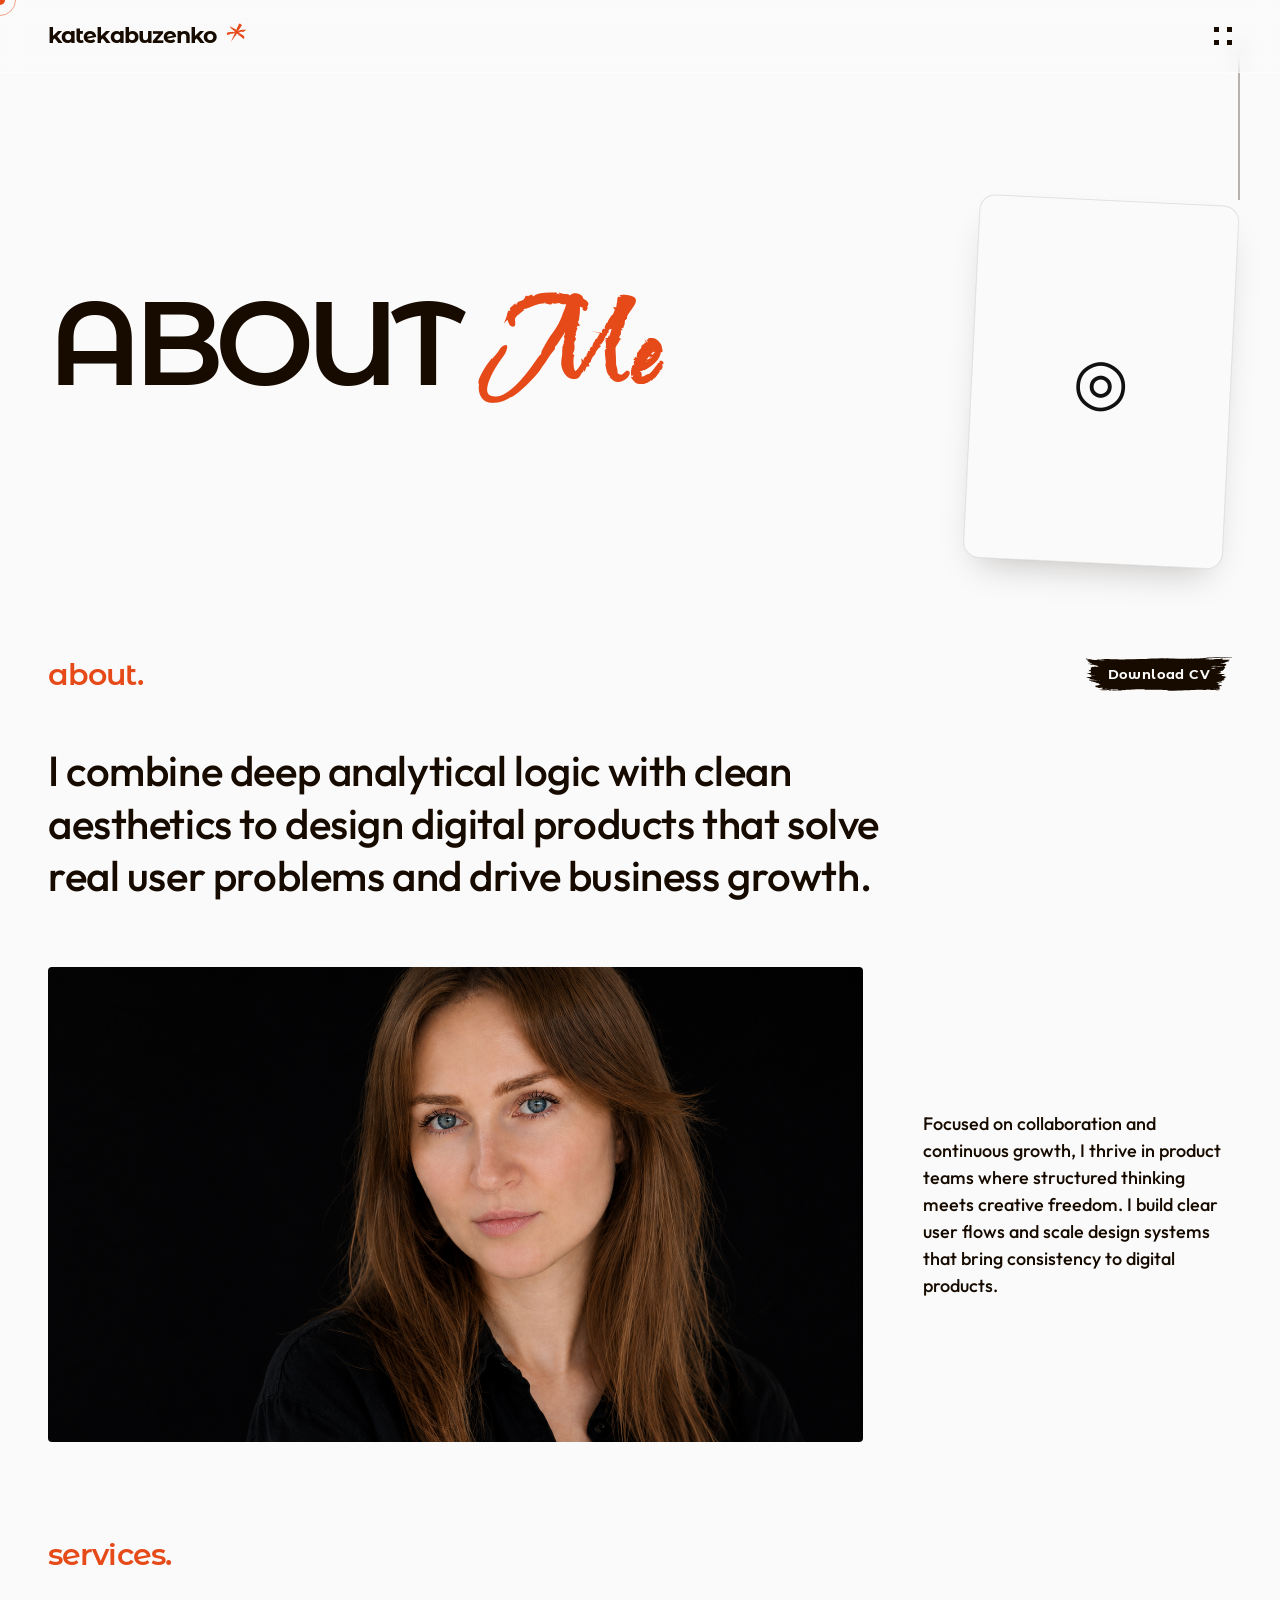
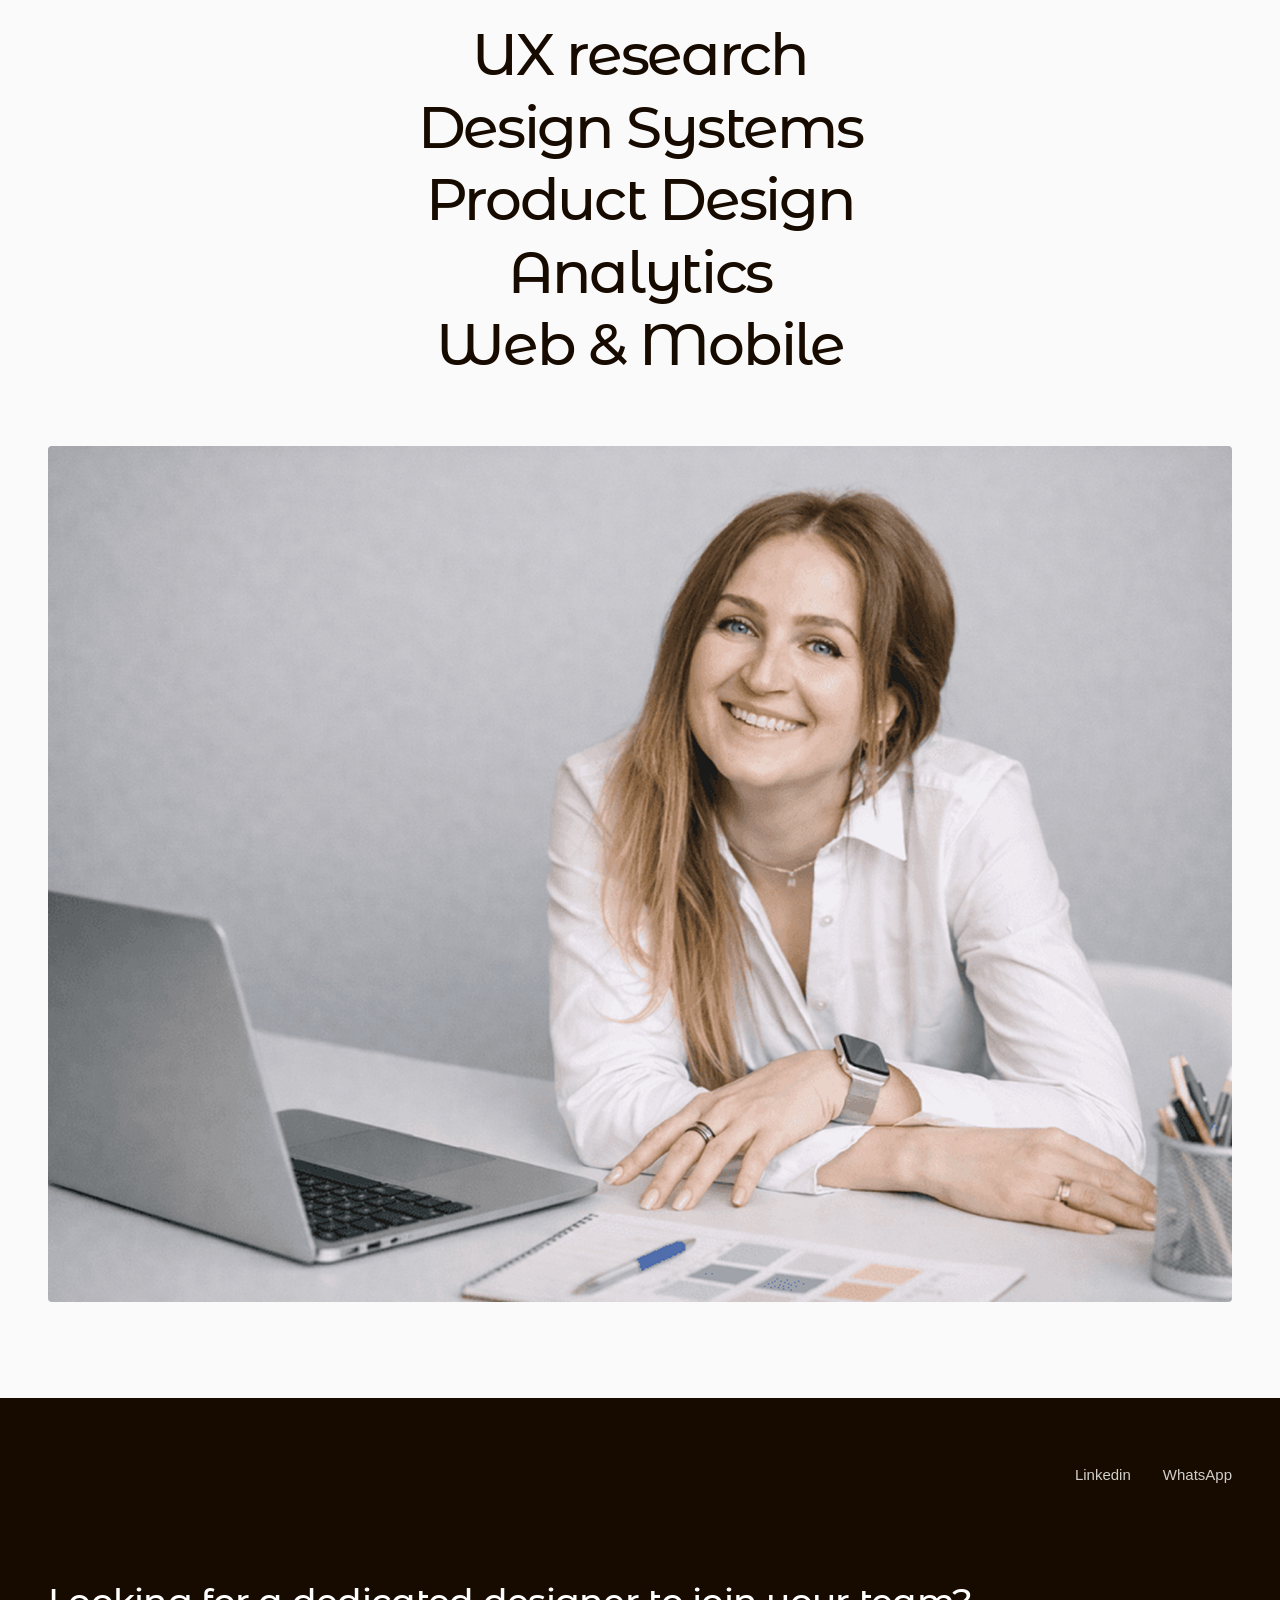
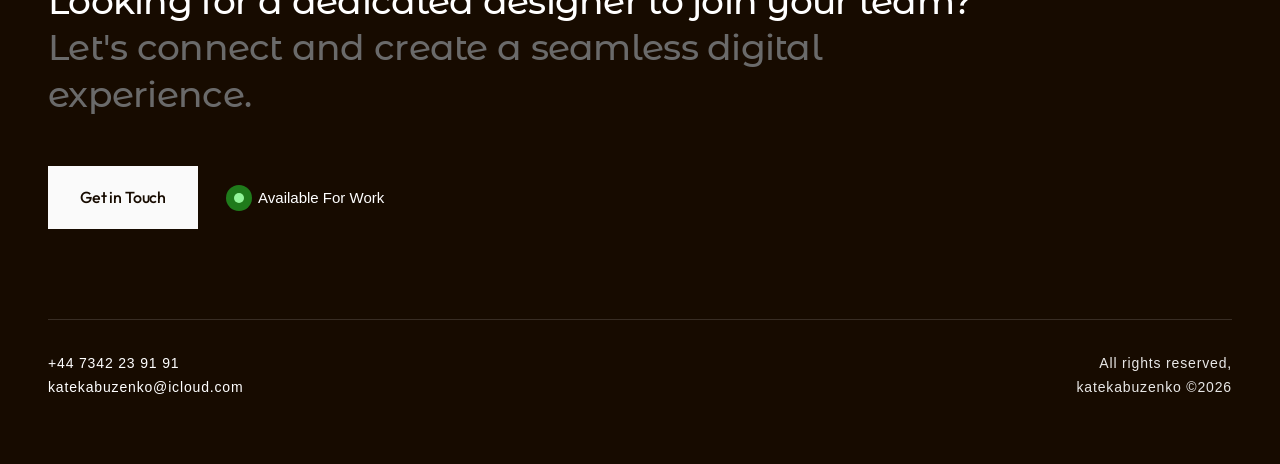
==== commit f0f12ca2: "Rename portfolio page to index" ====
--- a/about.html
+++ b/about.html
@@ -12,7 +12,7 @@
 
 <header class="site-header site-header--home">
   <div class="site-header-inner">
-    <a href="portfolio.html" class="site-logo">
+    <a href="index.html" class="site-logo">
       <span class="site-logo-text">katekabu<span class="logo-z">z</span>enko</span>
       <span class="site-logo-mark">*</span>
     </a>
@@ -37,7 +37,7 @@
     <span class="dot dot-mid"></span>
     <span class="dot dot-bl"></span><span class="dot dot-br"></span>
   </button>
-  <a href="portfolio.html">Home</a>
+  <a href="index.html">Home</a>
   <a href="work.html">Work</a>
   <a href="about.html" class="current">About</a>
   <a href="contact.html">Contact</a>
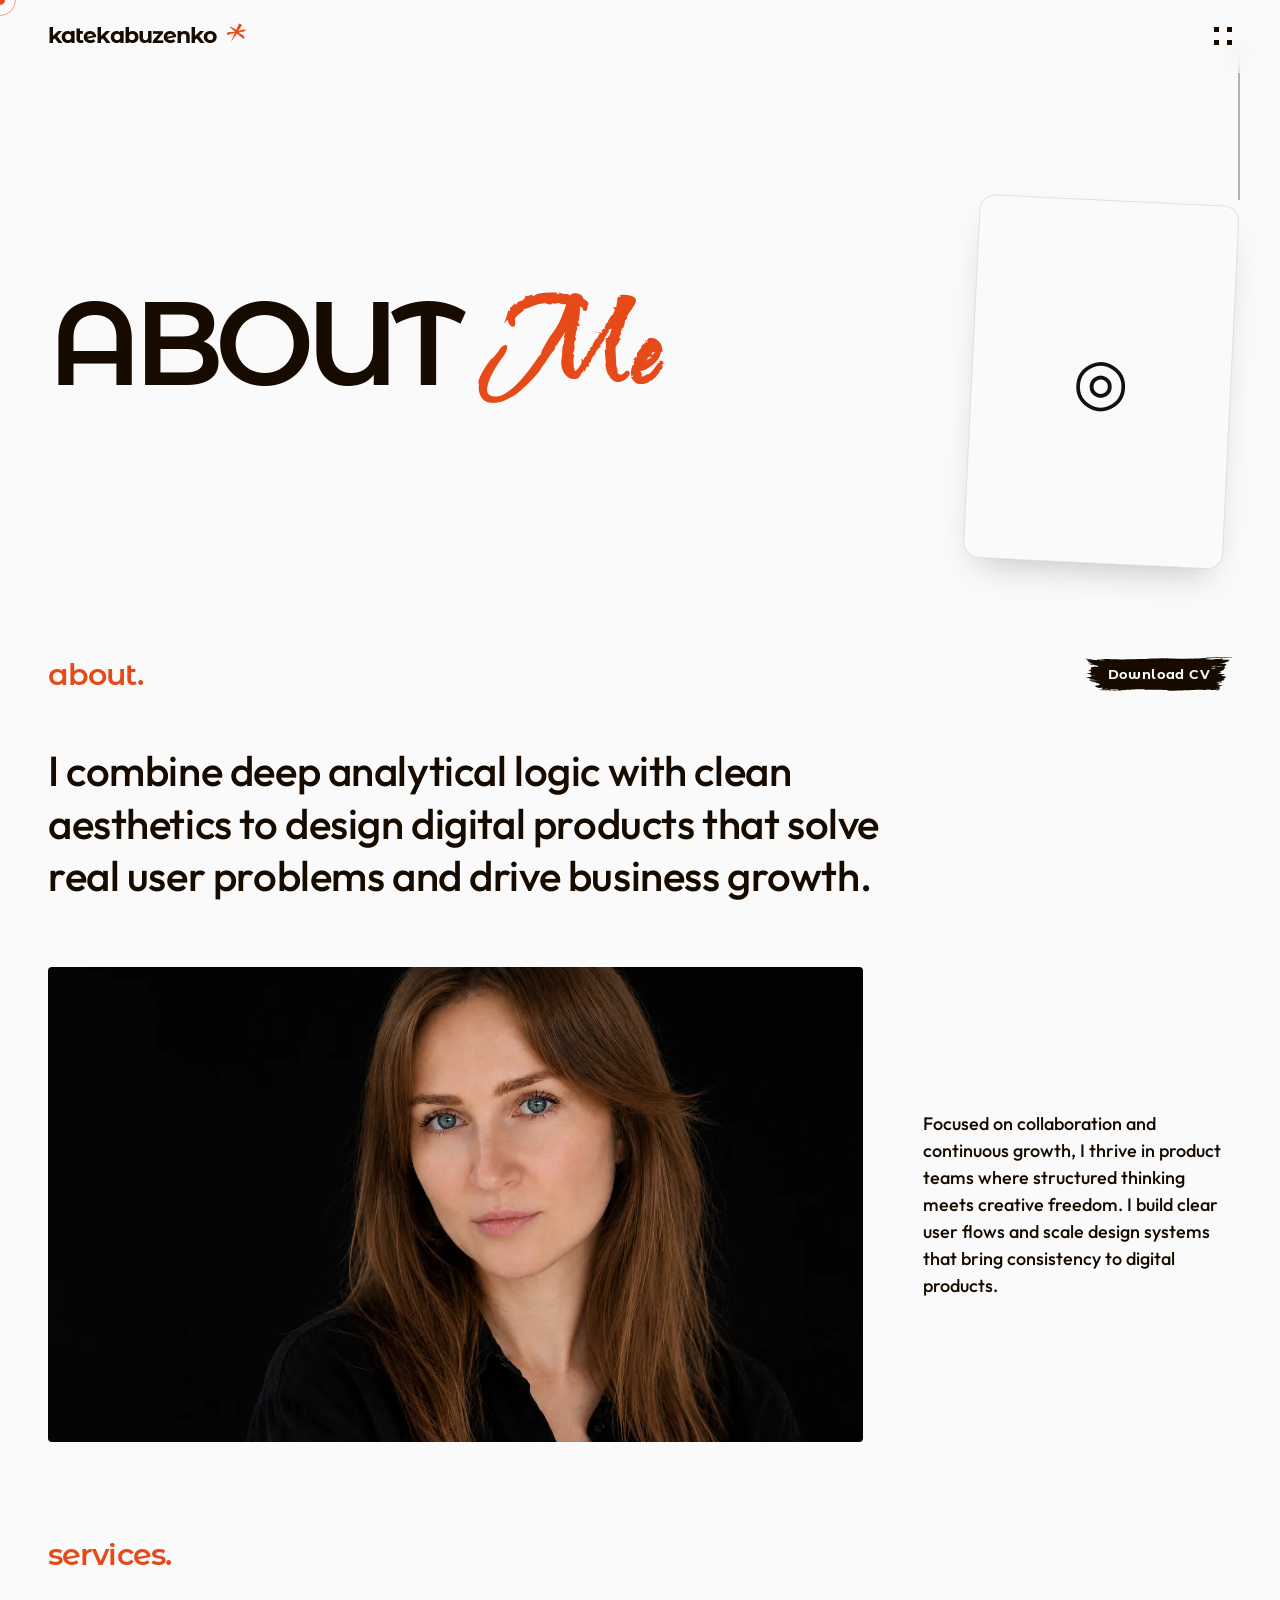
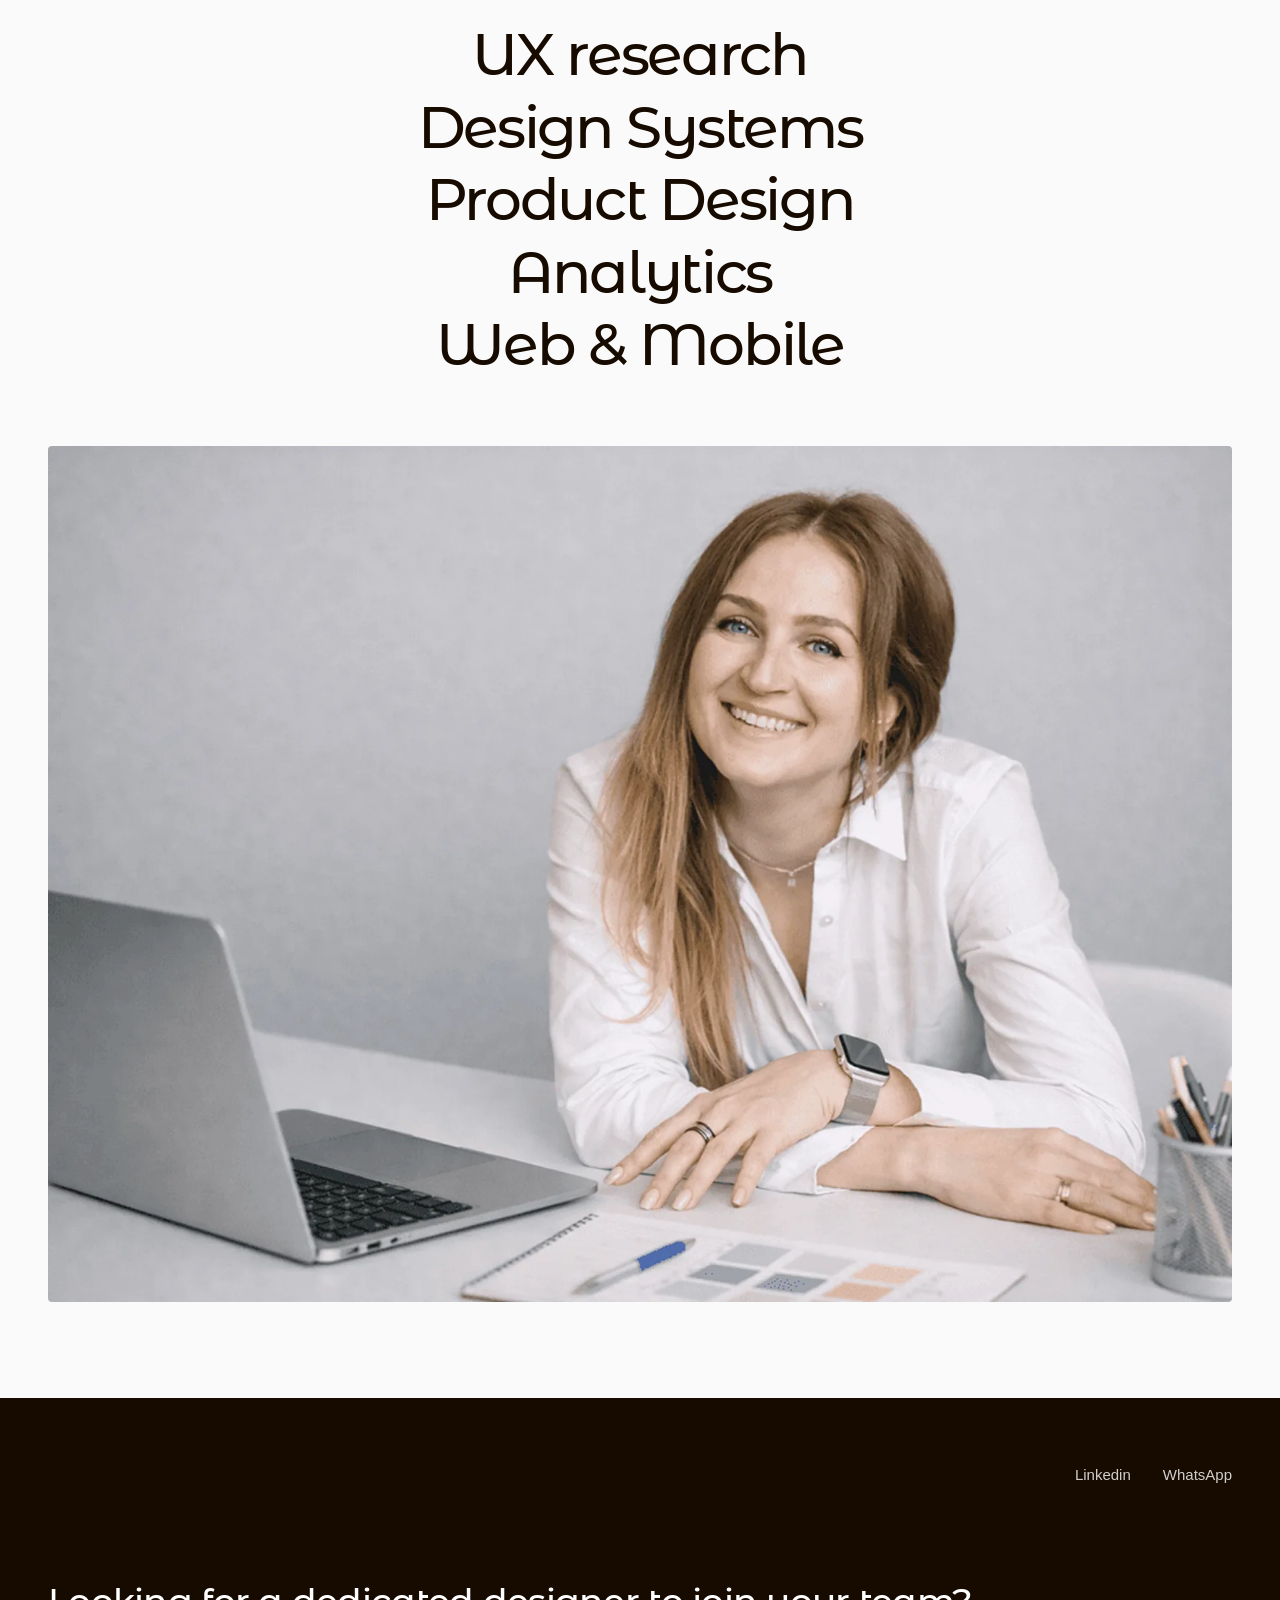
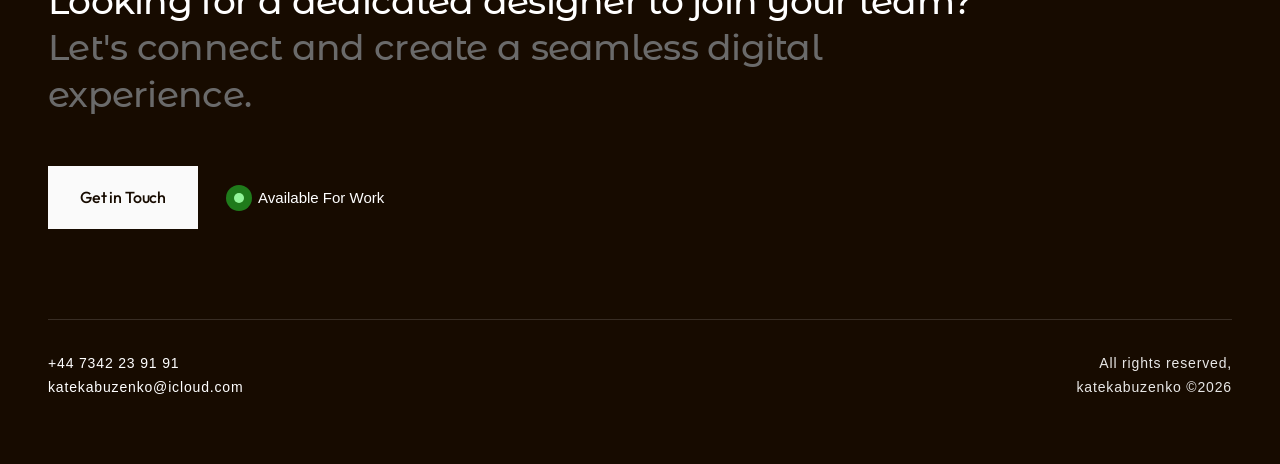
==== commit 25461761: "Optimize images/video to WebP/WebM, fix mobile reveal-stuck gaps and stats layout" ====
--- a/about.html
+++ b/about.html
@@ -4,8 +4,10 @@
 <meta charset="UTF-8"/>
 <meta name="viewport" content="width=device-width, initial-scale=1.0"/>
 <title>About — Kate Kabuzenko</title>
+<link rel="preconnect" href="https://fonts.googleapis.com"/>
+<link rel="preconnect" href="https://fonts.gstatic.com" crossorigin/>
 <link href="https://fonts.googleapis.com/css2?family=Cormorant+Garamond:ital,wght@0,300;0,400;0,600;1,300;1,400&family=Noto+Serif+JP:wght@200;300;400&family=DM+Sans:wght@300;400;500&family=Questrial&family=Water+Brush&family=Nanum+Brush+Script&family=Swanky+and+Moo+Moo&family=Montserrat+Alternates:wght@500;600;700&family=Montserrat:wght@400;700;800&family=Outfit:wght@300;400;500&display=swap" rel="stylesheet"/>
-<link rel="icon" type="image/png" href="images/Home about/meFAV-round.png"/>
+<link rel="icon" type="image/png" href="images/Home about/meFAV-round.webp?v=2"/>
 <link rel="stylesheet" href="css/style.css?v=6"/>
 </head>
 <body>
@@ -72,7 +74,7 @@
 
   <div class="about-photo-block reveal reveal-delay-2">
     <div class="about-photo-frame">
-      <img src="images/About/1.png" alt="Kate Kabuzenko" loading="lazy" onerror="this.style.display='none';this.nextElementSibling.style.display='flex';"/>
+      <img src="images/About/1.webp" alt="Kate Kabuzenko" loading="lazy" onerror="this.style.display='none';this.nextElementSibling.style.display='flex';"/>
       <div class="about-photo-fallback" style="display:none;">Kate</div>
     </div>
     <p class="about-side-text">Focused on collaboration and continuous growth, I thrive in product teams where structured thinking meets creative freedom. I build clear user flows and scale design systems that bring consistency to digital products.</p>
@@ -82,15 +84,15 @@
 <section class="services-section reveal">
   <h2 class="services-label">services.</h2>
   <div class="services-list" id="services-list">
-    <span data-img="images/services/UX%20research.png">UX research</span>
-    <span data-img="images/services/DesignSystems.png">Design Systems</span>
-    <span data-img="images/services/Product%20Designer.png">Product Design</span>
-    <span data-img="images/services/Analytics.png">Analytics</span>
-    <span data-img="images/services/Web%20%26%20mobile.png">Web &amp; Mobile</span>
+    <span data-img="images/services/UX%20research.webp">UX research</span>
+    <span data-img="images/services/DesignSystems.webp">Design Systems</span>
+    <span data-img="images/services/Product%20Designer.webp">Product Design</span>
+    <span data-img="images/services/Analytics.webp">Analytics</span>
+    <span data-img="images/services/Web%20%26%20mobile.webp">Web &amp; Mobile</span>
     <div class="services-hover-img" id="services-hover-img"><img src="" alt=""/></div>
   </div>
   <div class="services-banner">
-    <img src="images/About/Woman%20with%20laptop.png" alt="Selected product design work" loading="lazy" onerror="this.style.display='none';this.nextElementSibling.style.display='flex';"/>
+    <img src="images/About/Woman%20with%20laptop.webp" alt="Selected product design work" loading="lazy" onerror="this.style.display='none';this.nextElementSibling.style.display='flex';"/>
     <span style="display:none;">Selected Work</span>
   </div>
 </section>
@@ -140,6 +142,30 @@
   },{threshold:0.12,rootMargin:'0px 0px -40px 0px'});
   revealEls.forEach(el=>observer.observe(el));
 
+  // Safety net: scroll-reveal relies on IntersectionObserver firing as the
+  // user scrolls. Automated full-page screenshot/PDF tools (and some "long
+  // screenshot" phone capture features) render the whole document in one
+  // pass without firing real scroll/resize events, which can leave .reveal
+  // elements permanently stuck at opacity:0 — looking like a big empty gap
+  // even though the content is laid out correctly. A lightweight poll
+  // catches anything already sitting in view that the observer missed,
+  // then stops once nothing is left to check.
+  const revealFallback = setInterval(()=>{
+    const pending = document.querySelectorAll('.reveal:not(.visible)');
+    if(!pending.length){clearInterval(revealFallback);return;}
+    pending.forEach(el=>{
+      const r = el.getBoundingClientRect();
+      if(r.top < window.innerHeight && r.bottom > 0) el.classList.add('visible');
+    });
+  }, 400);
+  // Final backstop: non-scrolling capture tools never bring below-fold
+  // content into the viewport, so the poll above can never see it either.
+  // After a short grace period, force-reveal anything still hidden.
+  setTimeout(()=>{
+    clearInterval(revealFallback);
+    document.querySelectorAll('.reveal:not(.visible)').forEach(el=>el.classList.add('visible'));
+  }, 2500);
+
   // Skill hover image reveal — shows the matching image near the cursor
   // while hovering a skill in the services list.
   const servicesList = document.getElementById('services-list');
--- a/css/style.css
+++ b/css/style.css
@@ -475,6 +475,13 @@
   footer{padding:48px 16px 32px;}
   .footer-grid{flex-direction:column;gap:36px;}
   .footer-bottom{flex-direction:column;align-items:flex-start;gap:8px;}
+  /* Stats row stays 3-across (not stacked) all the way down to phone
+     widths — shrink the brush-script numbers and labels so each column
+     keeps fitting without wrapping awkwardly or overflowing. */
+  .about-stats{gap:6px;padding-top:24px;}
+  .stat-item{gap:8px;}
+  .stat-num{font-size:34px;}
+  .stat-label{font-size:10px;line-height:1.35;}
 }
 .btn-pill{
   display:inline-flex;align-items:center;justify-content:center;
@@ -638,9 +645,19 @@
 @media(max-width:900px){
   .work-row{grid-template-columns:1fr;gap:24px;}
   .work-row-image{order:-1;}
-  .about-photo-row{flex-direction:column;gap:32px;}
+  /* Same issue as .about-photo-block on the About page: margin-bottom:88px
+     (base) and .about-stats{padding-top:56px} are both sized for the
+     desktop side-by-side row. Once .about-photo-row stacks into a column
+     here, that combined ~144px gap before the stats grid — and visually
+     before the footer right after it — reads as an oversized empty block
+     on tablet/mobile. */
+  .about-photo-row{flex-direction:column;gap:32px;margin-bottom:48px;}
   .about-photo{flex:1 1 auto;width:100%;}
-  .about-stats{grid-template-columns:1fr;gap:36px;}
+  /* Kate wants the stats row to stay horizontal (3 columns, like desktop)
+     at every width instead of stacking — shrink the gap/padding here and
+     the font sizes below so "4+ / 9+ / 3" + labels keep fitting side by
+     side as the viewport narrows. */
+  .about-stats{gap:12px;padding-top:32px;}
   .footer-bottom{flex-direction:column;}
   .footer-copyright{text-align:left;}
 }
@@ -835,7 +852,13 @@
      overflow-x:hidden on body just hides the scrollbar without stopping
      the layout overflow. flex-basis:auto + an explicit width:100% keeps
      the frame's size driven by the column's own width instead. */
-  .about-photo-block{flex-direction:column;}
+  .about-photo-block{flex-direction:column;
+    /* margin-bottom:96px (base) is sized for the desktop side-by-side
+       row; once it stacks into a column here it's already much taller,
+       so the flat 96px on top of that reads as a big dead gap before
+       "services." on tablet. (The <600px rule tightens it further to
+       48px for phones, but tablet — 601-900px — was never adjusted.) */
+    margin-bottom:56px;}
   .about-photo-block .about-photo-frame{flex:1 1 auto;width:100%;}
   .case-gallery{grid-template-columns:1fr;}
   .case-meta-row{gap:24px;}
@@ -951,6 +974,21 @@
      side by side even on narrow screens than stacked full-width. */
   .cs-gallery-row.keep-row-mobile{flex-direction:row;gap:10px;}
 }
+@media(max-width:400px){
+  /* At very narrow widths (≤390px) the two cs-nav-footer links ("← Prev"
+     and "Next: ... →") no longer fit side by side with justify-content:
+     space-between — the combined width overflows the viewport by a few
+     px, causing a faint horizontal scrollbar. Wrapping lets the second
+     link drop to its own line instead of spilling past the edge. */
+  .cs-nav-footer{flex-wrap:wrap;gap:12px;}
+  .cs-nav-link{font-size:14px;}
+  /* Smallest phones (360-390px): tighten the stats row a touch more so
+     the longest label, "iOS · Android · Web", doesn't wrap onto a 4th
+     line within its narrow ~110px column. */
+  .about-stats{gap:4px;}
+  .stat-num{font-size:28px;}
+  .stat-label{font-size:9px;}
+}
 .cll{font-size:9px;letter-spacing:.2em;text-transform:uppercase;color:var(--hr);}
 .fb2{border-top:1px solid var(--bd);padding-top:20px;display:flex;justify-content:space-between;align-items:center;flex-wrap:wrap;gap:10px;}
 
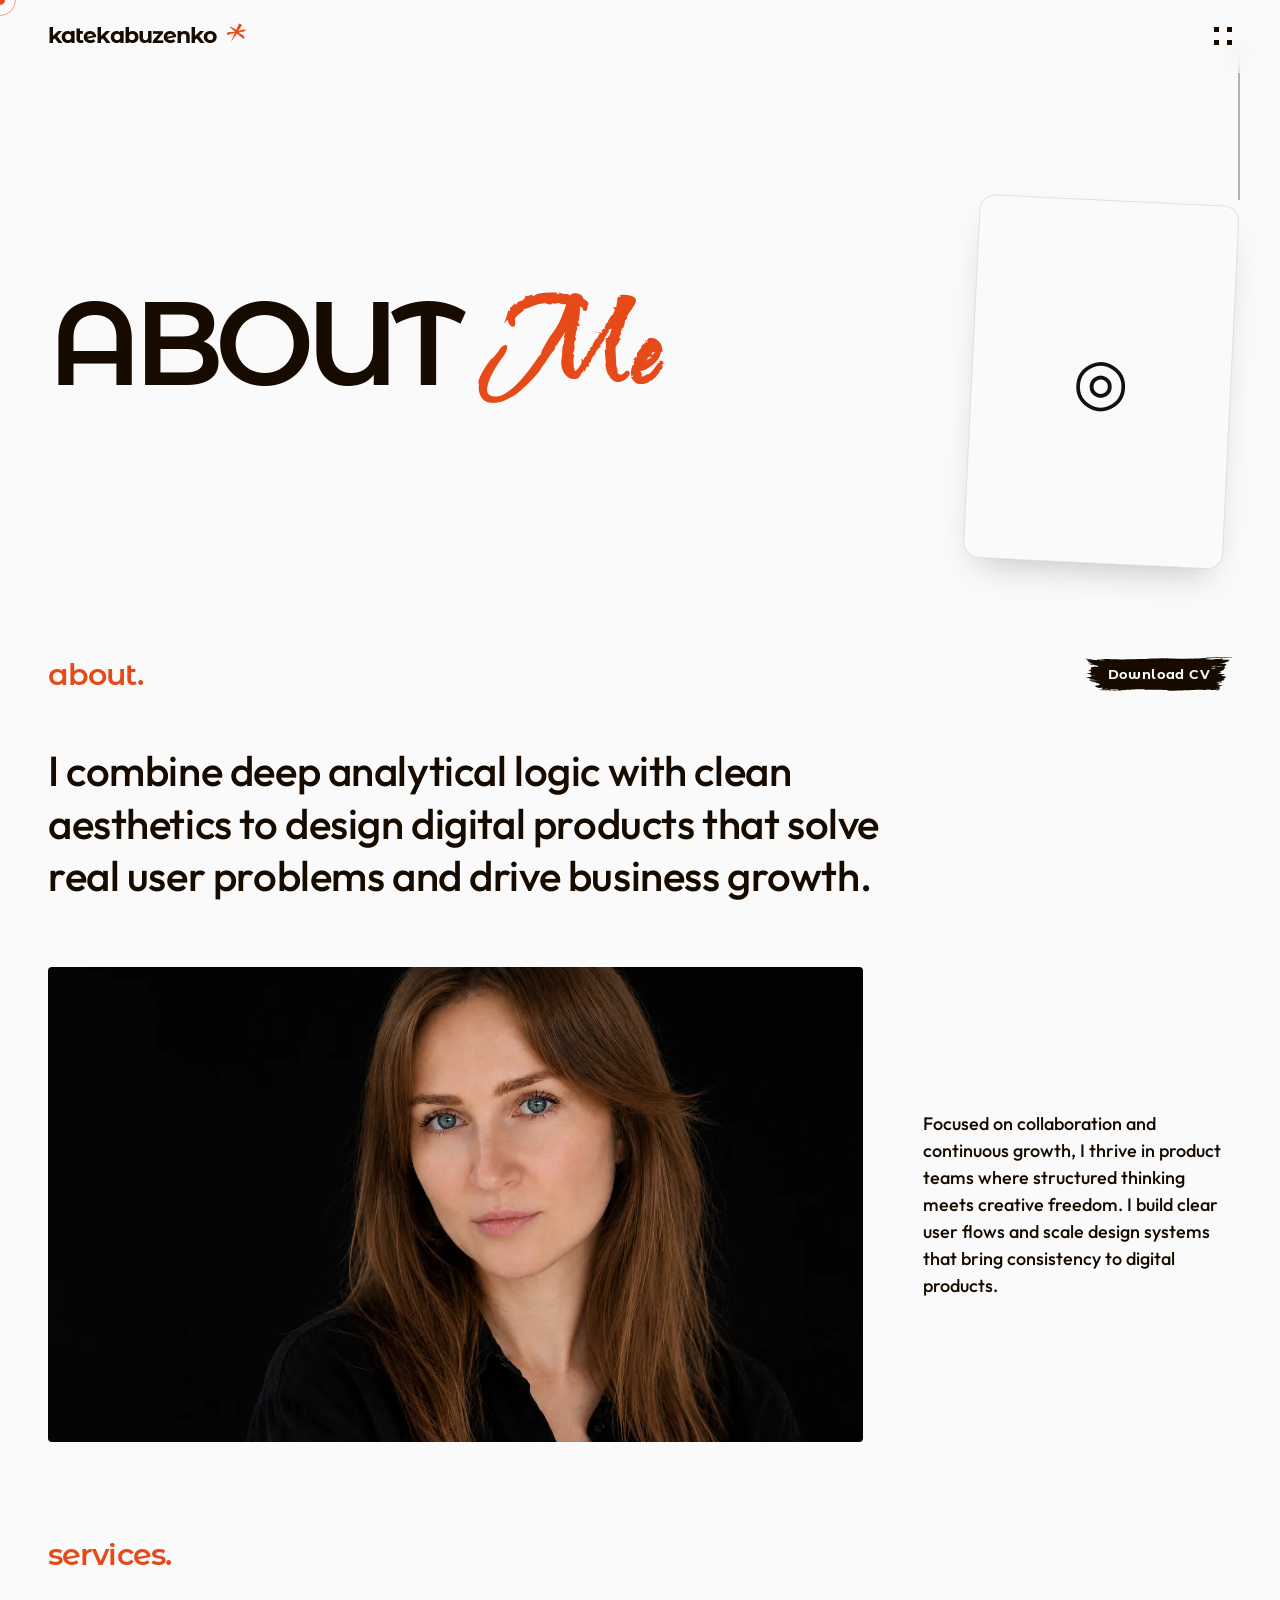
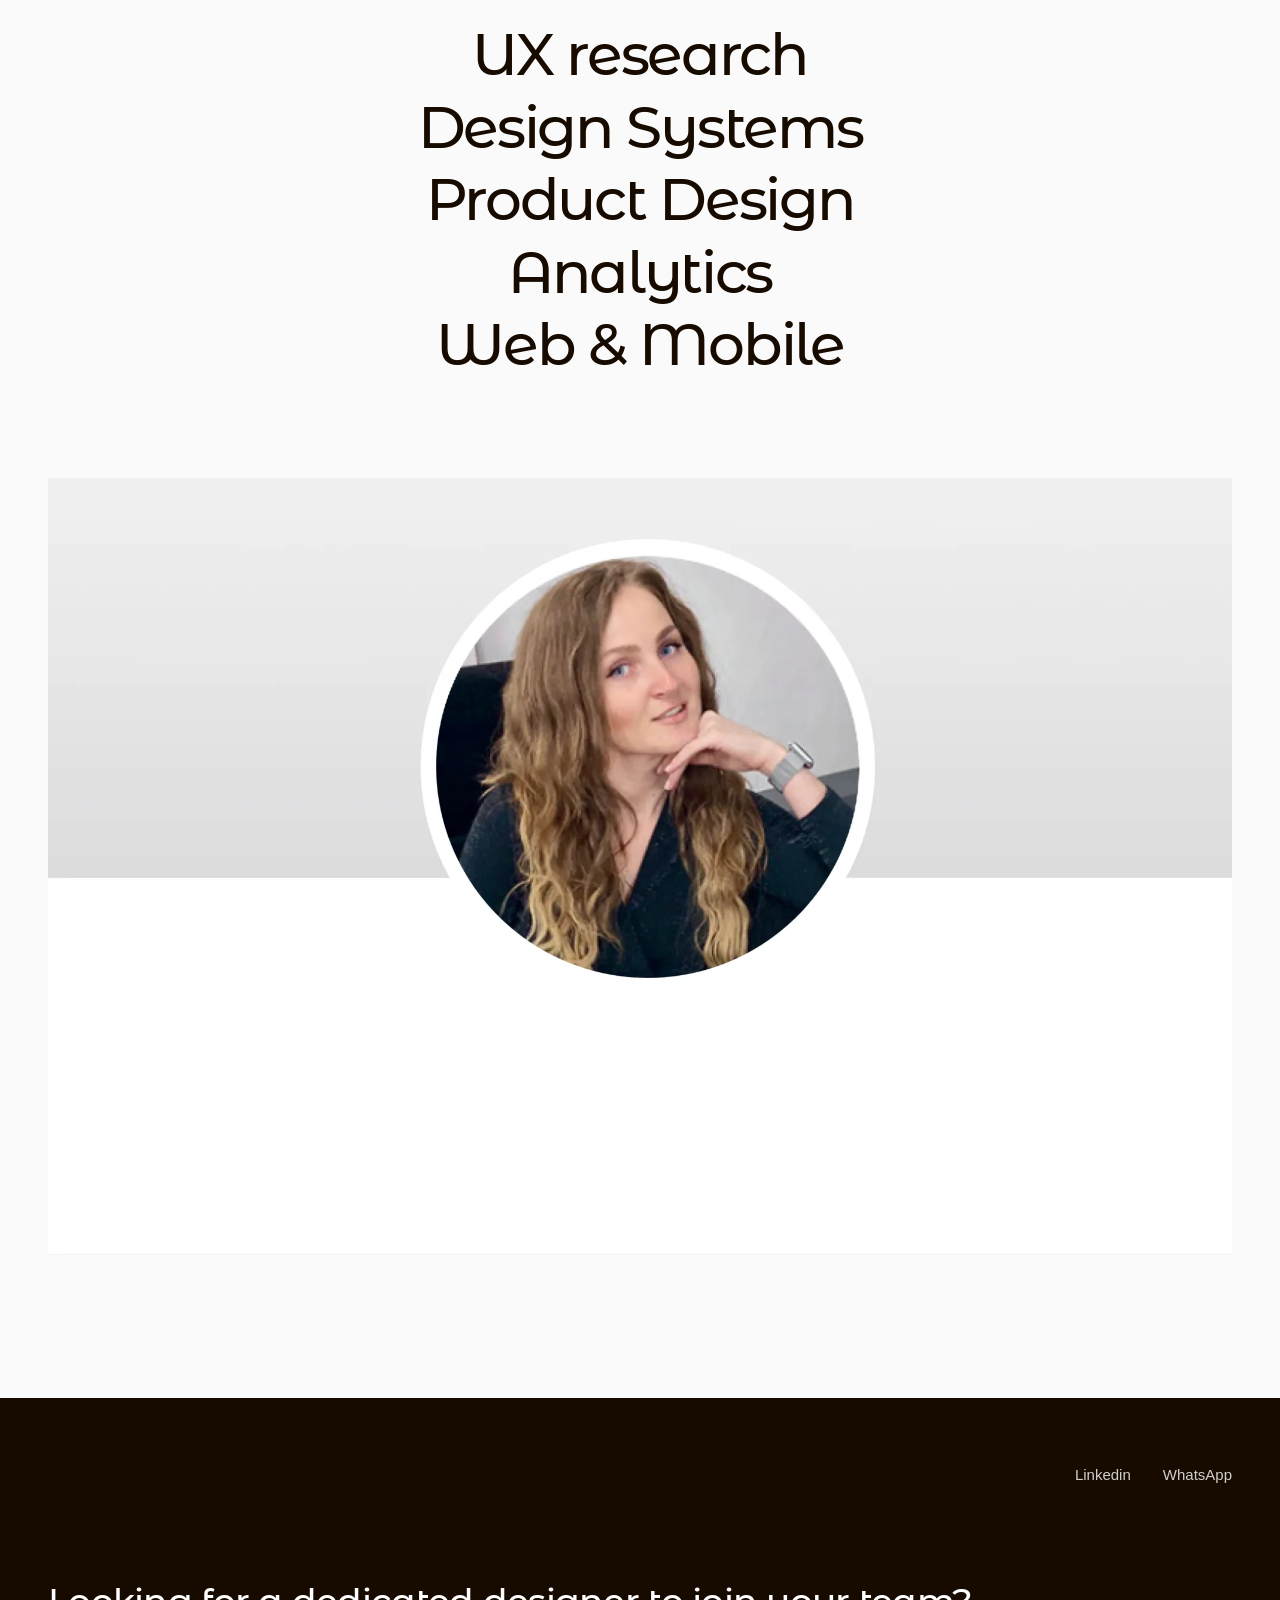
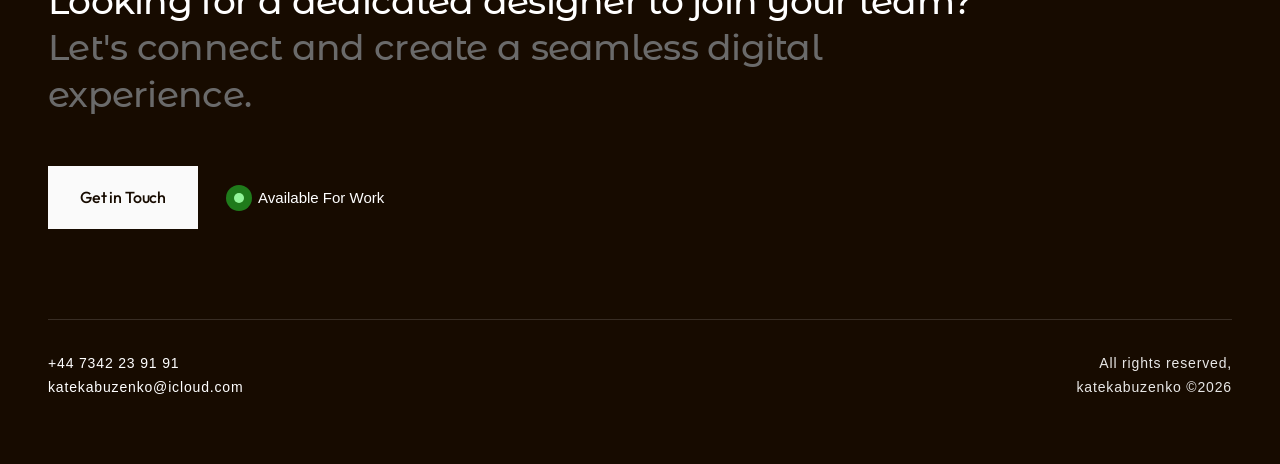
==== commit b51ebcf6: "About page: use Me.webp instead of Woman with laptop.webp in services banner" ====
--- a/about.html
+++ b/about.html
@@ -92,7 +92,7 @@
     <div class="services-hover-img" id="services-hover-img"><img src="" alt=""/></div>
   </div>
   <div class="services-banner">
-    <img src="images/About/Woman%20with%20laptop.webp" alt="Selected product design work" loading="lazy" onerror="this.style.display='none';this.nextElementSibling.style.display='flex';"/>
+    <img src="images/About/Me.webp" alt="Selected product design work" loading="lazy" onerror="this.style.display='none';this.nextElementSibling.style.display='flex';"/>
     <span style="display:none;">Selected Work</span>
   </div>
 </section>
